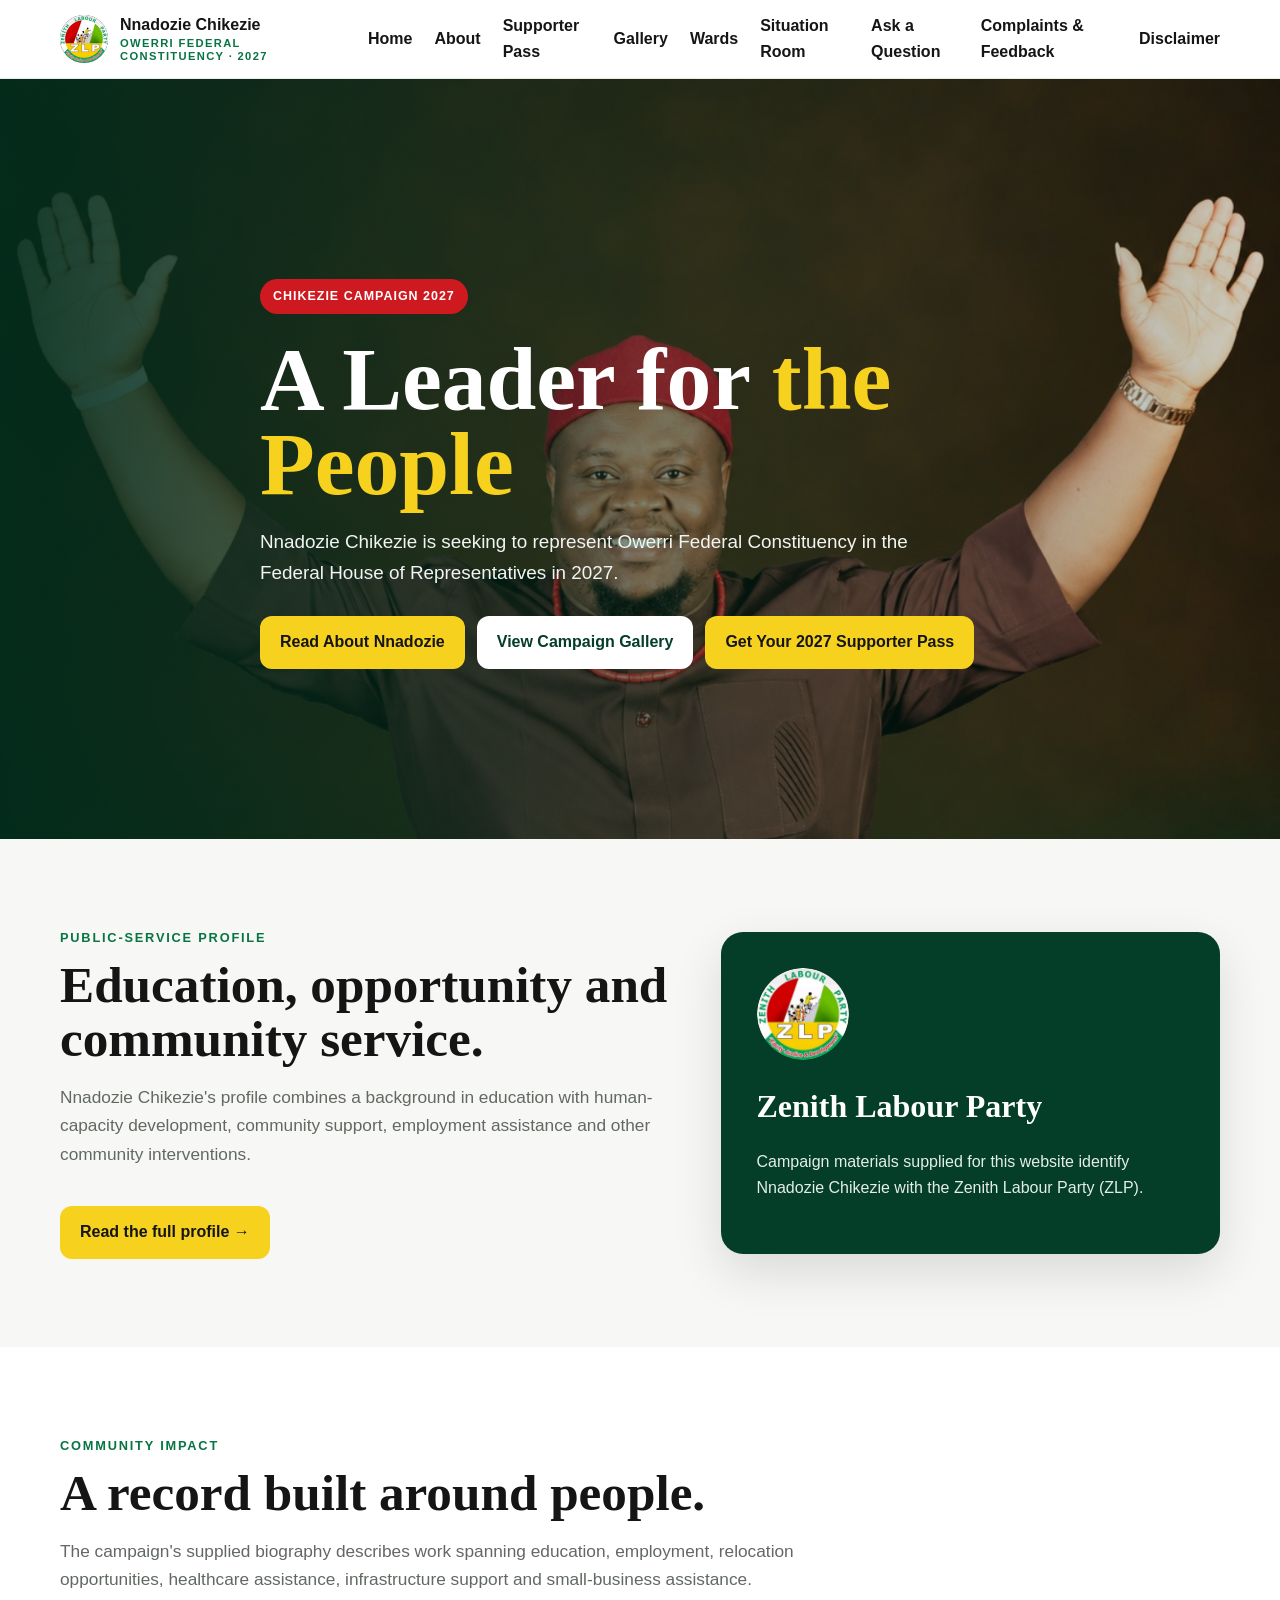
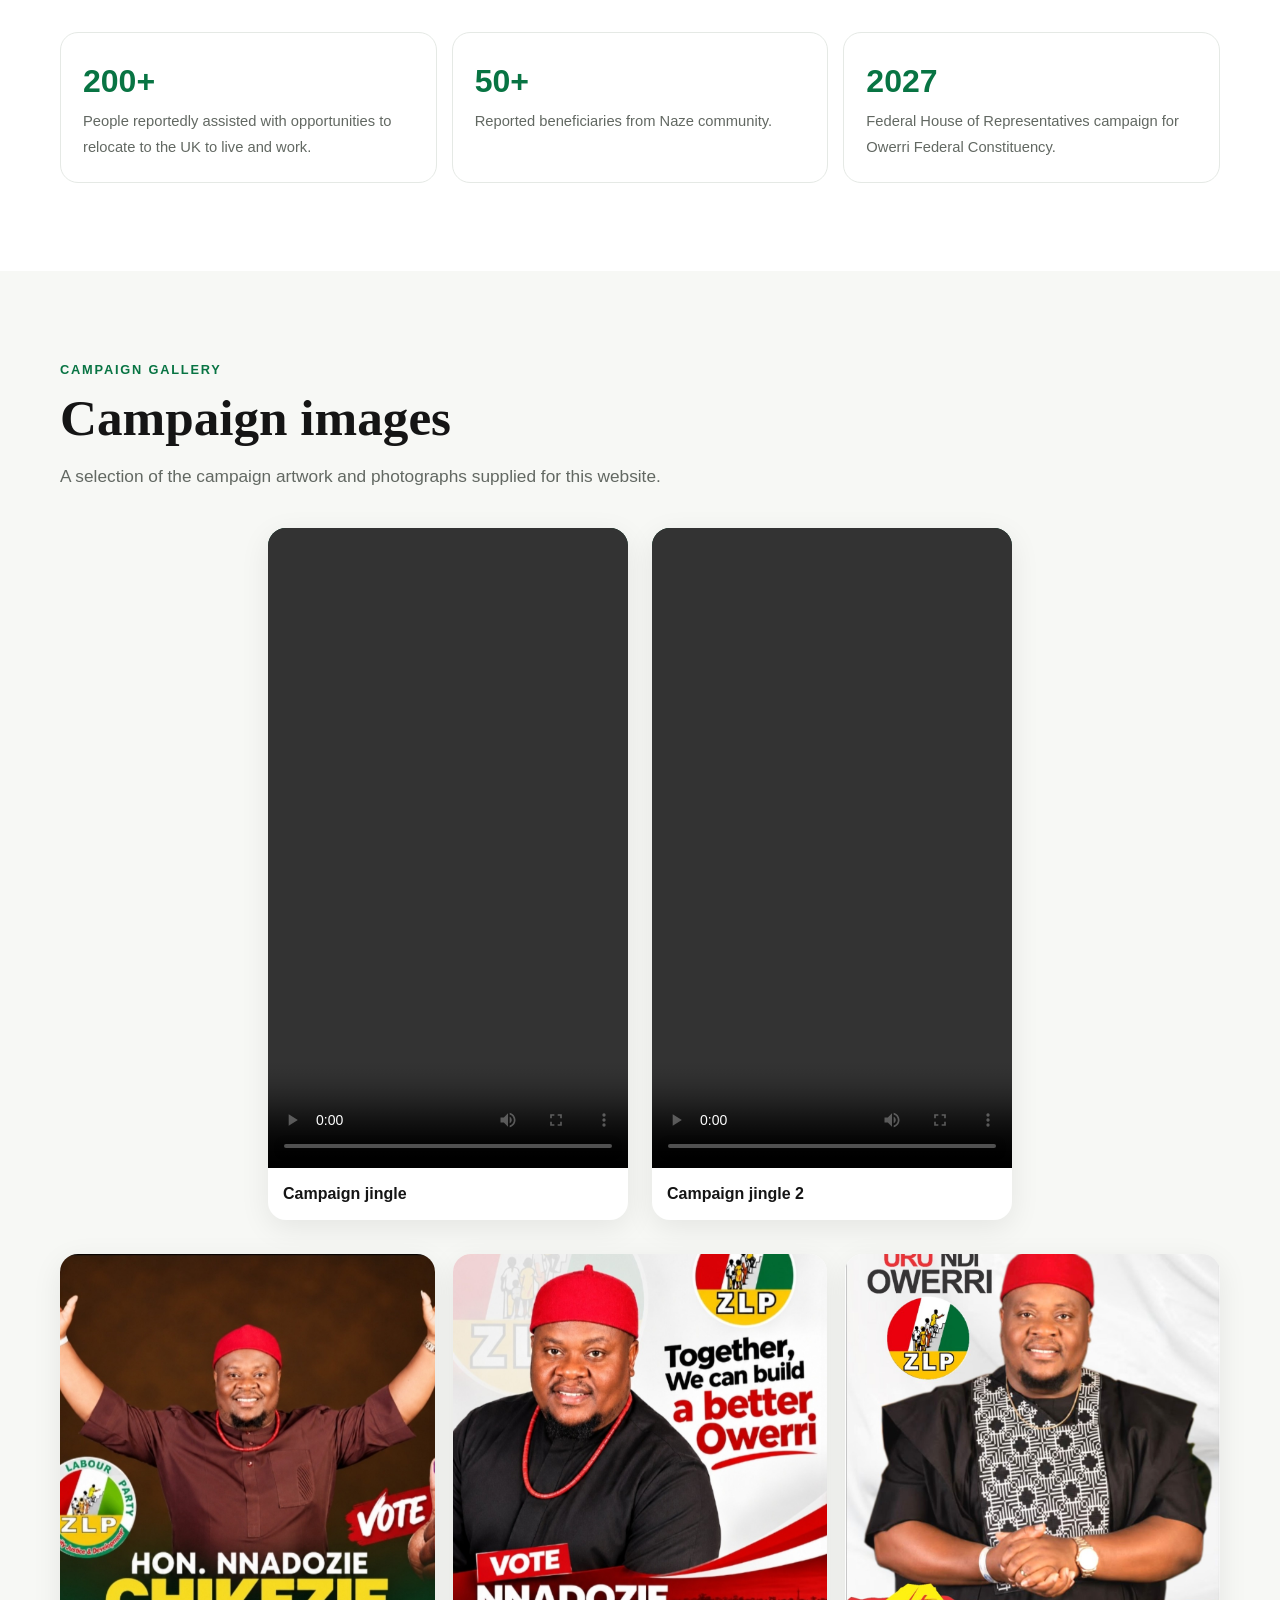
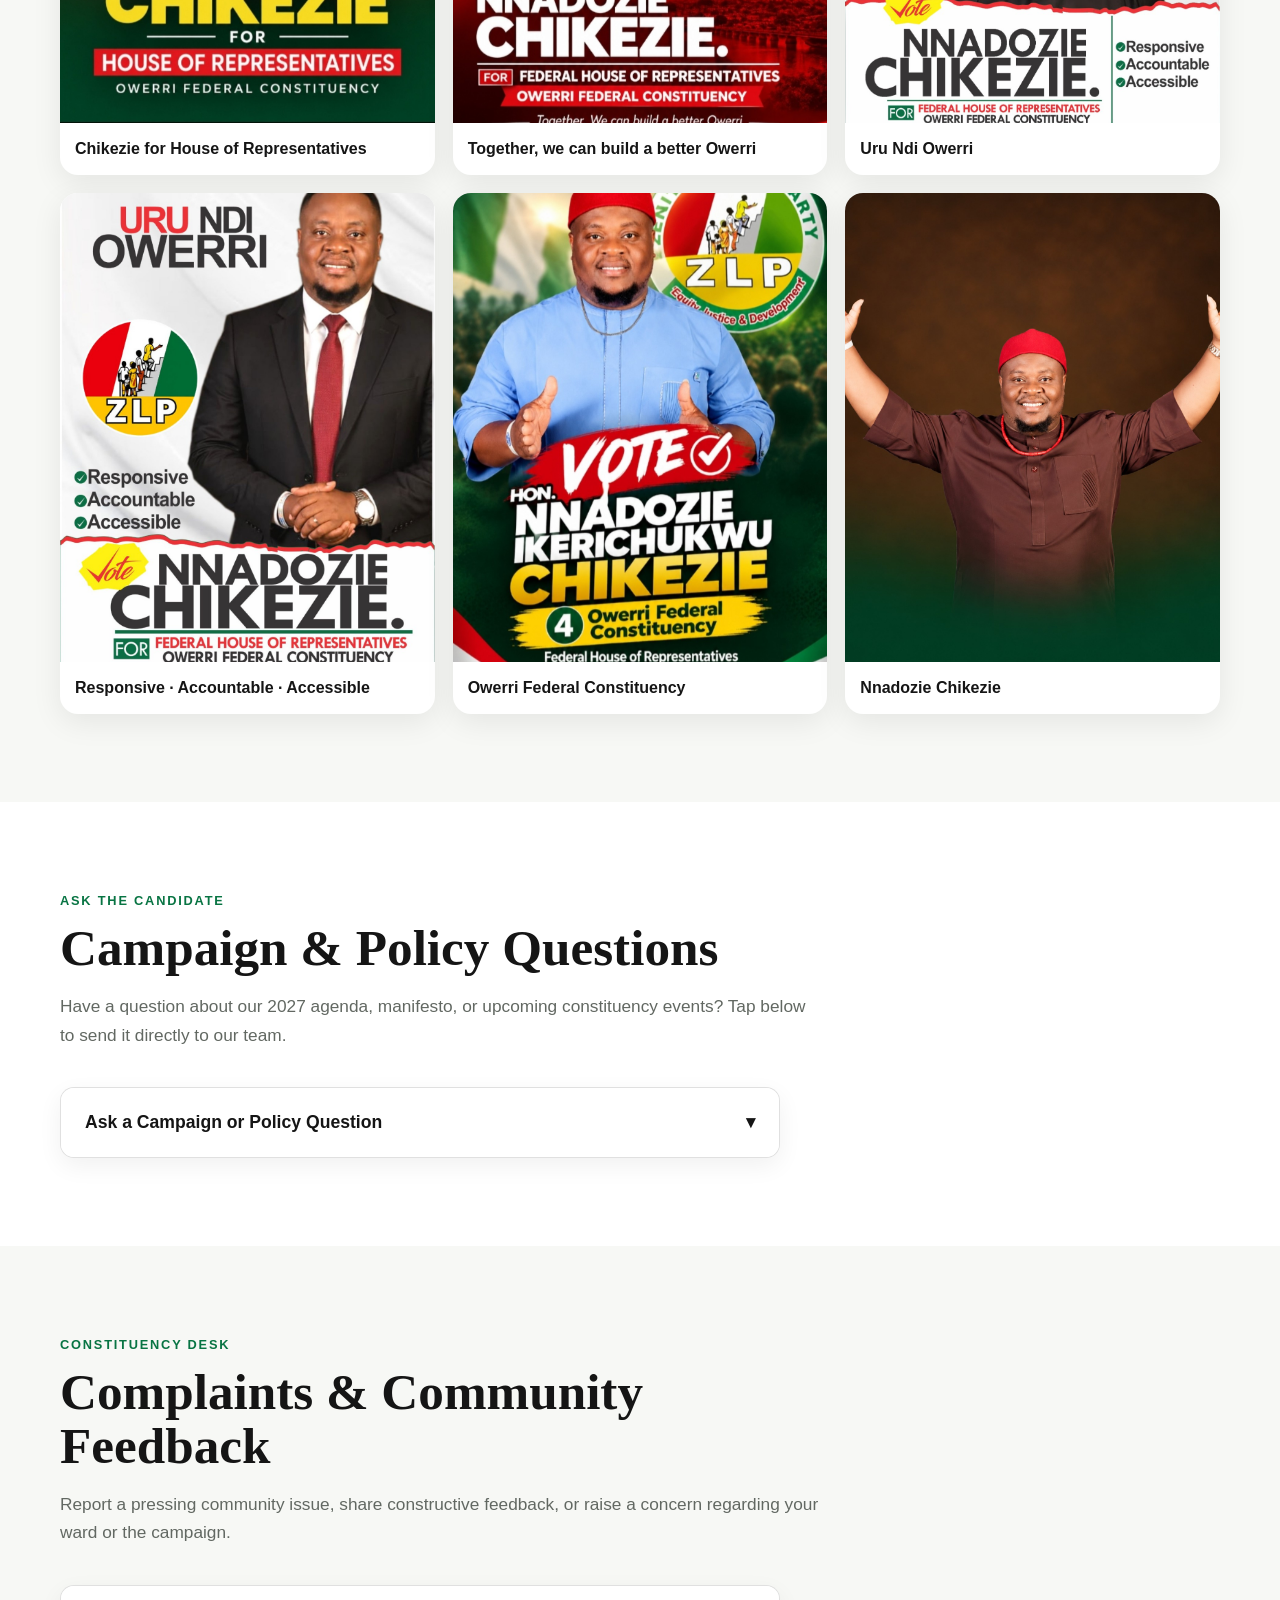
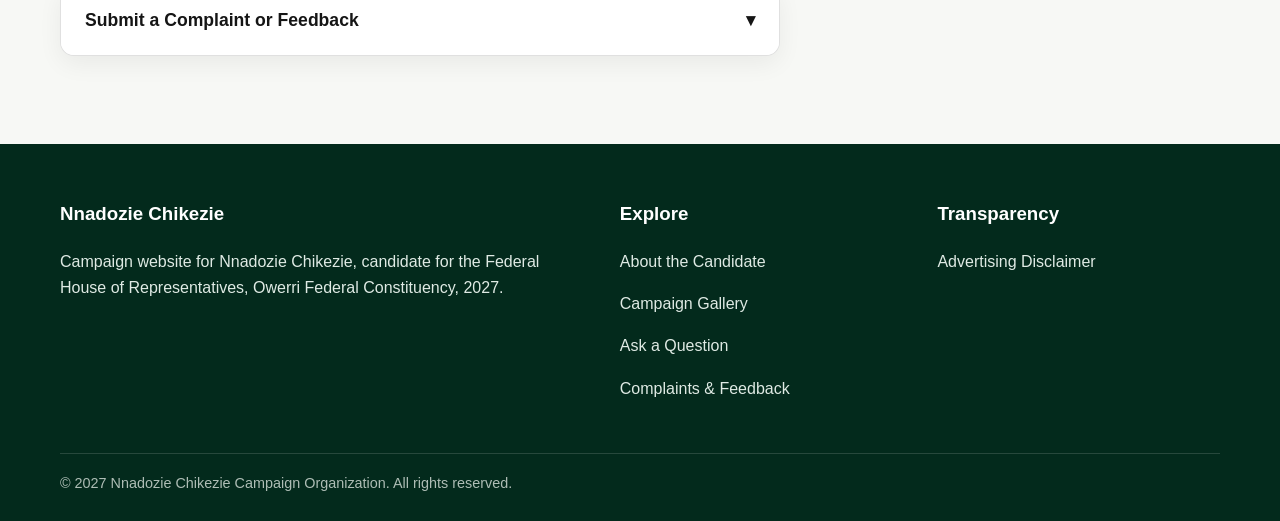
==== index.html @ 37ba1181 "Update Open Graph image URL in index.html" ====
<!doctype html>
<html lang="en">
<head>
<meta charset="utf-8">
<meta name="viewport" content="width=device-width, initial-scale=1">
<title>Nnadozie Chikezie | Owerri Federal Constituency 2027</title>
<meta name="description" content="Campaign information and community-service profile of Nnadozie Chikezie for Owerri Federal Constituency, 2027.">
<link rel="icon" href="assets/zlp-logo.jpg">
<link rel="stylesheet" href="style.css">
<style>
  .engage-stack {
    display: flex;
    flex-direction: column;
    gap: 16px;
    max-width: 720px;
  }
  details.qa-accordion {
    background: #fff;
    border-radius: 14px;
    box-shadow: 0 8px 24px rgba(0, 0, 0, 0.06);
    border: 1px solid rgba(0, 0, 0, 0.12);
    overflow: hidden;
  }
  details.qa-accordion summary {
    list-style: none;
    cursor: pointer;
    padding: 20px 24px;
    font-weight: 700;
    font-size: 1.1rem;
    display: flex;
    align-items: center;
    justify-content: space-between;
    gap: 12px;
    user-select: none;
    background: #fff;
    transition: background 0.2s ease, color 0.2s ease;
  }
  details.qa-accordion summary::-webkit-details-marker {
    display: none;
  }
  details.qa-accordion[open] summary {
    background: #111827;
    color: #fff;
  }
  .qa-chevron {
    font-size: 1.25rem;
    line-height: 1;
    transition: transform 0.2s ease;
  }
  details.qa-accordion[open] .qa-chevron {
    transform: rotate(180deg);
  }
  .qa-body {
    padding: 24px;
    border-top: 1px solid rgba(0, 0, 0, 0.08);
  }
  .qa-panel-desc {
    margin: 0 0 20px;
    opacity: 0.85;
    font-size: 0.95rem;
  }
  .qa-grid {
    display: grid;
    grid-template-columns: 1fr 1fr;
    gap: 16px;
  }
  @media (max-width: 640px) {
    .qa-grid { grid-template-columns: 1fr; gap: 0; }
    .qa-body { padding: 20px; }
  }
  .qa-field {
    display: flex;
    flex-direction: column;
    gap: 6px;
    margin-bottom: 16px;
  }
  .qa-field label {
    font-weight: 600;
    font-size: 0.95rem;
  }
  .qa-field input,
  .qa-field select,
  .qa-field textarea {
    width: 100%;
    padding: 12px 14px;
    border: 1px solid #cbd5e1;
    border-radius: 8px;
    font: inherit;
    font-size: 1rem;
    background: #fff;
    box-sizing: border-box;
  }
  .qa-field input:focus,
  .qa-field select:focus,
  .qa-field textarea:focus {
    outline: none;
    border-color: currentColor;
  }
  .qa-status {
    display: none;
    margin-top: 14px;
    padding: 12px 16px;
    border-radius: 8px;
    background: #ecfdf5;
    color: #065f46;
    font-weight: 500;
  }
</style>
    <meta property="og:title" content="Hon. Nnadozie Chikezie — Owerri Federal Constituency 2027 (ZLP)" />
  <meta property="og:description" content="Official Campaign Portal, 2027 Grassroots Supporter Pass Generator, and Live 726-Polling-Unit Election Results Situation Room." />
  <meta property="og:image" content="https://honnnadoziechikezie.org/assets/hero.jpg" />
  <meta property="og:url" content="https://honnnadoziechikezie.org" />
  <meta name="twitter:card" content="summary_large_image" />
</head>
<body>
<header class="site-header">
  <div class="container nav">
    <a class="brand" href="index.html">
      <img src="assets/zlp-logo.jpg" alt="ZLP logo" width="48" height="48">
      <span>Nnadozie Chikezie<small>OWERRI FEDERAL CONSTITUENCY · 2027</small></span>
    </a>
    <button class="menu-btn" aria-label="Open navigation">☰</button>
            <nav class="nav-links">
          <a href="index.html">Home</a>
          <a href="about.html">About</a>
          <a href="badge.html">Supporter Pass</a>
          <a href="index.html#gallery">Gallery</a>
          <a href="wards.html">Wards</a>
          <a href="results.html">Situation Room</a>
          <a href="index.html#questions">Ask a Question</a>
          <a href="index.html#complaints">Complaints &amp; Feedback</a>
          <a href="disclaimer.html">Disclaimer</a>
            </nav>
  </div>
</header>
<main>
<section class="hero">
  <img class="hero-photo" src="assets/hero.jpg" fetchpriority="high" alt="Nnadozie Chikezie">
  <div class="container hero-content">
    <span class="kicker">Chikezie Campaign 2027</span>
    <h1>A Leader for <span>the People</span></h1>
    <p>Nnadozie Chikezie is seeking to represent Owerri Federal Constituency in the Federal House of Representatives in 2027.</p>
            <div class="actions">
          <a class="btn btn-primary" href="about.html">Read About Nnadozie</a>
          <a class="btn btn-secondary" href="#gallery">View Campaign Gallery</a>
          <a class="btn btn-primary" href="badge.html">Get Your 2027 Supporter Pass</a>
        </div>
  </div>
</section>

<section class="section">
  <div class="container intro-grid">
    <div>
      <div class="section-head">
        <div class="eyebrow">Public-service profile</div>
        <h2>Education, opportunity and community service.</h2>
        <p class="lead">Nnadozie Chikezie's profile combines a background in education with human-capacity development, community support, employment assistance and other community interventions.</p>
      </div>
      <a class="btn btn-primary" href="about.html">Read the full profile →</a>
    </div>
    <div class="feature-card">
      <img src="assets/zlp-logo.jpg" alt="Zenith Labour Party logo">
      <h3>Zenith Labour Party</h3>
      <p>Campaign materials supplied for this website identify Nnadozie Chikezie with the Zenith Labour Party (ZLP).</p>
    </div>
  </div>
</section>

<section class="section alt">
  <div class="container">
    <div class="section-head">
      <div class="eyebrow">Community impact</div>
      <h2>A record built around people.</h2>
      <p class="lead">The campaign's supplied biography describes work spanning education, employment, relocation opportunities, healthcare assistance, infrastructure support and small-business assistance.</p>
    </div>
    <div class="stats">
      <div class="stat"><strong>200+</strong><span>People reportedly assisted with opportunities to relocate to the UK to live and work.</span></div>
      <div class="stat"><strong>50+</strong><span>Reported beneficiaries from Naze community.</span></div>
      <div class="stat"><strong>2027</strong><span>Federal House of Representatives campaign for Owerri Federal Constituency.</span></div>
    </div>
  </div>
</section>

<section class="section" id="gallery">
  <div class="container">
    <div class="section-head">
      <div class="eyebrow">Campaign gallery</div>
      <h2>Campaign images</h2>
      <p class="lead">A selection of the campaign artwork and photographs supplied for this website.</p>
    </div>
    <div class="gallery-videos">
      <figure class="gallery-video">
        <div class="video-frame">
          <video controls playsinline preload="metadata" src="assets/campaign-jingle.mp4#t=0.1" aria-label="Hon. Nnadozie Chikezie campaign jingle">
            Your browser does not support embedded video. <a href="assets/campaign-jingle.mp4">Download the campaign jingle</a>.
          </video>
        </div>
        <figcaption>Campaign jingle</figcaption>
      </figure>
      <figure class="gallery-video">
        <div class="video-frame">
          <video controls playsinline preload="metadata" src="assets/campaign-jingle-2.mp4#t=0.1" aria-label="Hon. Nnadozie Chikezie campaign jingle 2">
            Your browser does not support embedded video. <a href="assets/campaign-jingle-2.mp4">Download campaign jingle 2</a>.
          </video>
        </div>
        <figcaption>Campaign jingle 2</figcaption>
      </figure>
    </div>
    <div class="gallery">
      <figure><img src="assets/campaign-1.jpg" loading="lazy" alt="Nnadozie Chikezie campaign artwork"><figcaption>Chikezie for House of Representatives</figcaption></figure>
      <figure><img src="assets/campaign-2.jpg" loading="lazy" alt="Nnadozie Chikezie campaign artwork"><figcaption>Together, we can build a better Owerri</figcaption></figure>
      <figure><img src="assets/campaign-3.jpg" loading="lazy" alt="Nnadozie Chikezie campaign artwork"><figcaption>Uru Ndi Owerri</figcaption></figure>
      <figure><img src="assets/campaign-4.jpg" loading="lazy" alt="Nnadozie Chikezie campaign artwork"><figcaption>Responsive · Accountable · Accessible</figcaption></figure>
      <figure><img src="assets/campaign-5.jpg" loading="lazy" alt="Nnadozie Chikezie campaign artwork"><figcaption>Owerri Federal Constituency</figcaption></figure>
      <figure><img src="assets/hero.jpg" loading="lazy" alt="Nnadozie Chikezie portrait"><figcaption>Nnadozie Chikezie</figcaption></figure>
    </div>
  </div>
</section>

<section class="section alt" id="questions-section">
  <div class="container">
    <div class="section-head">
      <div class="eyebrow">Ask the candidate</div>
      <h2>Campaign &amp; Policy Questions</h2>
      <p class="lead">Have a question about our 2027 agenda, manifesto, or upcoming constituency events? Tap below to send it directly to our team.</p>
    </div>
    <div class="engage-stack">
      <details id="questions" class="qa-accordion">
        <summary><span>Ask a Campaign or Policy Question</span><span>▾</span></summary>
        <div class="qa-body">
          <form class="ajax-campaign-form" action="https://formspree.io" method="POST">
            <input type="hidden" name="submission_type" value="QUESTION">
            <input type="text" name="_gotcha" style="display:none">
            <div class="qa-grid">
              <div class="qa-field"><label for="q-name">Full Name *</label><input id="q-name" type="text" name="name" placeholder="Enter your full name" required></div>
              <div class="qa-field"><label for="q-contact">Email or Phone *</label><input id="q-contact" type="text" name="contact" placeholder="e.g. name@email.com or 080..." required></div>
            </div>
            <div class="qa-field"><label for="q-community">Ward / Community (Optional)</label><input id="q-community" type="text" name="community" placeholder="e.g. Naze, Owerri North, Owerri Municipal, Owerri West"></div>
            <div class="qa-field"><label for="q-message">Your Question *</label><textarea id="q-message" name="message" rows="4" placeholder="Write your question here..." required></textarea></div>
            <button type="submit" class="btn btn-primary">Submit Question →</button>
            <div class="qa-status" role="status">Thank you! Your question has been sent directly to the campaign team.</div>
          </form>
        </div>
      </details>
    </div>
  </div>
</section>

<section class="section" id="complaints-section">
  <div class="container">
    <div class="section-head">
      <div class="eyebrow">Constituency desk</div>
      <h2>Complaints &amp; Community Feedback</h2>
      <p class="lead">Report a pressing community issue, share constructive feedback, or raise a concern regarding your ward or the campaign.</p>
    </div>
    <div class="engage-stack">
      <details id="complaints" class="qa-accordion">
        <summary><span>Submit a Complaint or Feedback</span><span>▾</span></summary>
        <div class="qa-body">
          <form class="ajax-campaign-form" action="https://formspree.io" method="POST">
            <input type="hidden" name="submission_type" value="COMPLAINT / FEEDBACK">
            <input type="text" name="_gotcha" style="display:none">
            <div class="qa-grid">
              <div class="qa-field"><label for="c-name">Full Name *</label><input id="c-name" type="text" name="name" placeholder="Enter your full name" required></div>
              <div class="qa-field"><label for="c-contact">Email or Phone *</label><input id="c-contact" type="text" name="contact" placeholder="e.g. name@email.com or 080..." required></div>
            </div>
            <div class="qa-grid">
              <div class="qa-field">
                <label for="c-category">Topic / Category *</label>
                <select id="c-category" name="category" required>
                  <option value="Community Infrastructure / Roads">Community Infrastructure / Roads</option>
                  <option value="Education & Youth Empowerment">Education &amp; Youth Empowerment</option>
                  <option value="Healthcare & Welfare">Healthcare &amp; Welfare</option>
                  <option value="Campaign Feedback / Suggestion">Campaign Feedback / Suggestion</option>
                  <option value="Formal Complaint">Formal Complaint</option>
                  <option value="Other">Other</option>
                </select>
              </div>
              <div class="qa-field"><label for="c-community">Ward / LGA *</label><input id="c-community" type="text" name="community" placeholder="e.g. Owerri Municipal, Owerri North, Owerri West" required></div>
            </div>
            <div class="qa-field"><label for="c-message">Details of Complaint or Feedback *</label><textarea id="c-message" name="message" rows="4" placeholder="Describe your complaint, concern, or feedback in detail..." required></textarea></div>
            <button type="submit" class="btn btn-primary">Send Complaint / Feedback →</button>
            <div class="qa-status" role="status">Thank you! Your complaint/feedback has been logged and sent directly to our team.</div>
          </form>
        </div>
      </details>
    </div>
  </div>
</section>
</main>
<footer class="site-footer">
  <div class="container footer-grid">
    <div><h3>Nnadozie Chikezie</h3><p>Campaign website for Nnadozie Chikezie, candidate for the Federal House of Representatives, Owerri Federal Constituency, 2027.</p></div>
    <div><h3>Explore</h3><p><a href="about.html">About the Candidate</a></p><p><a href="index.html#gallery">Campaign Gallery</a></p><p><a href="index.html#questions">Ask a Question</a></p><p><a href="index.html#complaints">Complaints &amp; Feedback</a></p></div>
    <div><h3>Transparency</h3><p><a href="disclaimer.html">Advertising Disclaimer</a></p></div>
  </div>
  <div class="container copyright">© 2027 Nnadozie Chikezie Campaign Organization. All rights reserved.</div>
</footer>
<script>
  document.querySelectorAll('.ajax-campaign-form').forEach(form => {
    form.addEventListener('submit', async function(e) {
      e.preventDefault();
      const submitBtn = form.querySelector('button[type="submit"]');
      const statusBox = form.querySelector('.qa-status');
      const originalText = submitBtn.textContent;
      submitBtn.disabled = true;
      submitBtn.textContent = 'Sending...';
      try {
        const response = await fetch(form.action, {
          method: 'POST',
          body: new FormData(form),
          headers: { 'Accept': 'application/json' }
        });
        if (response.ok) {
          form.reset();
          statusBox.style.display = 'block';
        } else {
          alert('There was an issue sending your message. Please try again.');
        }
      } catch (err) {
        alert('Network error. Please check your connection and try again.');
      } finally {
        submitBtn.disabled = false;
        submitBtn.textContent = originalText;
      }
    });
  });
</script>
<script src="script.js"></script>
</body>
</html>
---- style.css ----
:root{
  --green:#087443;
  --green-dark:#043d28;
  --green-soft:#0d8a50;
  --red:#d71920;
  --gold:#f6d21f;
  --cream:#f7f8f5;
  --ink:#151515;
  --muted:#626862;
  --white:#fff;
  --shadow:0 18px 50px rgba(0,0,0,.12);
  --radius:22px;
}
*{box-sizing:border-box}
html{scroll-behavior:smooth}
body{margin:0;font-family:Inter,Arial,Helvetica,sans-serif;color:var(--ink);background:var(--cream);line-height:1.65}
a{color:inherit;text-decoration:none}
img{max-width:100%;display:block}
.container{width:min(1160px,92%);margin:auto}
.site-header{position:sticky;top:0;z-index:50;background:rgba(255,255,255,.96);backdrop-filter:blur(12px);border-bottom:1px solid #e8ebe8}
.nav{min-height:78px;display:flex;align-items:center;justify-content:space-between;gap:20px}
.brand{display:flex;align-items:center;gap:12px;font-weight:900}
.brand img{width:48px;height:48px;object-fit:cover;border-radius:50%}
.brand span{line-height:1.1}
.brand small{display:block;color:var(--green);font-size:.7rem;letter-spacing:.12em;margin-top:4px}
.nav-links{display:flex;align-items:center;gap:22px;font-weight:700}
.nav-links a:hover{color:var(--green)}
.menu-btn{display:none;border:0;background:var(--green);color:white;border-radius:12px;padding:10px 13px;font-size:1.2rem}
.hero{min-height:760px;display:flex;align-items:end;position:relative;overflow:hidden;background:#063d27}
.hero:before{content:"";position:absolute;inset:0;background:linear-gradient(90deg,rgba(0,44,28,.92) 0%,rgba(0,44,28,.55) 45%,rgba(0,44,28,.18) 100%);z-index:1}
.hero-photo{position:absolute;inset:0;width:100%;height:100%;object-fit:cover;object-position:center 22%}
.hero-content{position:relative;z-index:2;color:#fff;padding:120px 0 90px;max-width:760px}
.kicker{display:inline-flex;align-items:center;gap:8px;color:#fff;background:rgba(215,25,32,.95);padding:7px 13px;border-radius:999px;font-weight:800;letter-spacing:.08em;text-transform:uppercase;font-size:.78rem}
.hero h1{font-family:Georgia,"Times New Roman",serif;font-size:clamp(3rem,7vw,6.3rem);line-height:.95;margin:22px 0 20px}
.hero h1 span{color:var(--gold)}
.hero p{font-size:1.18rem;max-width:680px;color:#f2f5f2}
.actions{display:flex;gap:12px;flex-wrap:wrap;margin-top:28px}
.btn{display:inline-block;padding:13px 20px;border-radius:12px;font-weight:800}
.btn-primary{background:var(--gold);color:#151515}
.btn-secondary{background:#fff;color:var(--green-dark)}
.section{padding:88px 0}
.section.alt{background:#fff}
.section-head{max-width:760px;margin-bottom:38px}
.eyebrow{color:var(--green);font-size:.8rem;font-weight:900;letter-spacing:.14em;text-transform:uppercase}
h2{font-family:Georgia,"Times New Roman",serif;font-size:clamp(2.2rem,4vw,3.6rem);line-height:1.05;margin:10px 0 15px}
.lead{font-size:1.08rem;color:var(--muted)}
.intro-grid{display:grid;grid-template-columns:1.1fr .9fr;gap:50px;align-items:center}
.feature-card{background:var(--green-dark);color:#fff;padding:36px;border-radius:var(--radius);box-shadow:var(--shadow)}
.feature-card img{width:92px;height:92px;object-fit:cover;border-radius:50%;margin-bottom:20px}
.feature-card h3{font-family:Georgia,serif;font-size:2rem;margin:0 0 12px}
.feature-card p{color:#e3eee8}
.stats{display:grid;grid-template-columns:repeat(3,1fr);gap:15px;margin-top:28px}
.stat{background:#fff;border-radius:18px;padding:22px;border:1px solid #e5e9e5}
.stat strong{display:block;font-size:2rem;color:var(--green)}
.stat span{color:var(--muted);font-size:.92rem}
.gallery{display:grid;grid-template-columns:repeat(3,1fr);gap:18px}
.gallery figure{margin:0;background:#fff;border-radius:18px;overflow:hidden;box-shadow:0 8px 30px rgba(0,0,0,.08)}
.gallery img{width:100%;aspect-ratio:4/5;object-fit:cover}
.gallery figcaption{padding:13px 15px;font-weight:700}
.gallery-videos{display:flex;flex-wrap:wrap;justify-content:center;gap:24px;margin:0 0 34px}
.gallery-video{flex:0 1 360px;width:min(360px,100%);margin:0;background:#fff;border-radius:18px;overflow:hidden;box-shadow:0 8px 30px rgba(0,0,0,.08)}
.video-frame{position:relative;aspect-ratio:9/16;background:var(--green-dark)}
.video-frame video{position:absolute;inset:0;width:100%;height:100%;object-fit:contain;display:block}
.gallery-video figcaption{padding:13px 15px;font-weight:700}
.about-hero{background:linear-gradient(135deg,var(--green-dark),var(--green));color:#fff;padding:90px 0}
.about-hero h1{font-family:Georgia,serif;font-size:clamp(3rem,6vw,5rem);line-height:1;margin:12px 0}
.about-layout{display:grid;grid-template-columns:1.35fr .65fr;gap:45px}
.prose h2{font-size:2.2rem;margin-top:0}
.prose h3{color:var(--green);font-size:1.45rem;margin-top:36px}
.side-card{background:#fff;padding:25px;border-radius:20px;box-shadow:var(--shadow);height:max-content;position:sticky;top:105px}
.side-card img{border-radius:16px;aspect-ratio:1/1;object-fit:cover}
.side-card .logo{width:90px;height:90px;border-radius:50%;margin:20px auto 10px}
.disclaimer{min-height:70vh;padding:110px 0}
.notice{max-width:800px;margin:auto;background:#fff;border-radius:24px;padding:48px;box-shadow:var(--shadow);border-top:8px solid var(--red)}
.notice h1{font-family:Georgia,serif;font-size:clamp(2.5rem,5vw,4rem);margin-top:0}
.notice p{font-size:1.12rem}
.site-footer{background:#032a1c;color:#dfeae4;padding:55px 0 25px}
.footer-grid{display:grid;grid-template-columns:1.3fr .7fr .7fr;gap:35px}
.site-footer h3{color:#fff;margin-top:0}
.site-footer a:hover{color:var(--gold)}
.copyright{border-top:1px solid rgba(255,255,255,.14);margin-top:35px;padding-top:18px;color:#aebdb5;font-size:.9rem}
.mobile-links{display:none}
@media(max-width:850px){
  .nav-links{display:none}
  .menu-btn{display:block}
  .nav.open .nav-links{display:flex;position:absolute;left:4%;right:4%;top:72px;background:#fff;padding:18px;border-radius:16px;box-shadow:var(--shadow);flex-direction:column;align-items:flex-start}
  .hero{min-height:700px}
  .hero-content{padding:100px 0 60px}
  .intro-grid,.about-layout,.footer-grid{grid-template-columns:1fr}
  .gallery{grid-template-columns:repeat(2,1fr)}
  .side-card{position:static}
}
@media(max-width:520px){
  .hero{min-height:670px}
  .hero-photo{object-position:52% 20%}
  .hero h1{font-size:3.1rem}
  .stats{grid-template-columns:1fr}
  .gallery{grid-template-columns:1fr}
  .section{padding:65px 0}
  .notice{padding:30px 23px}
}
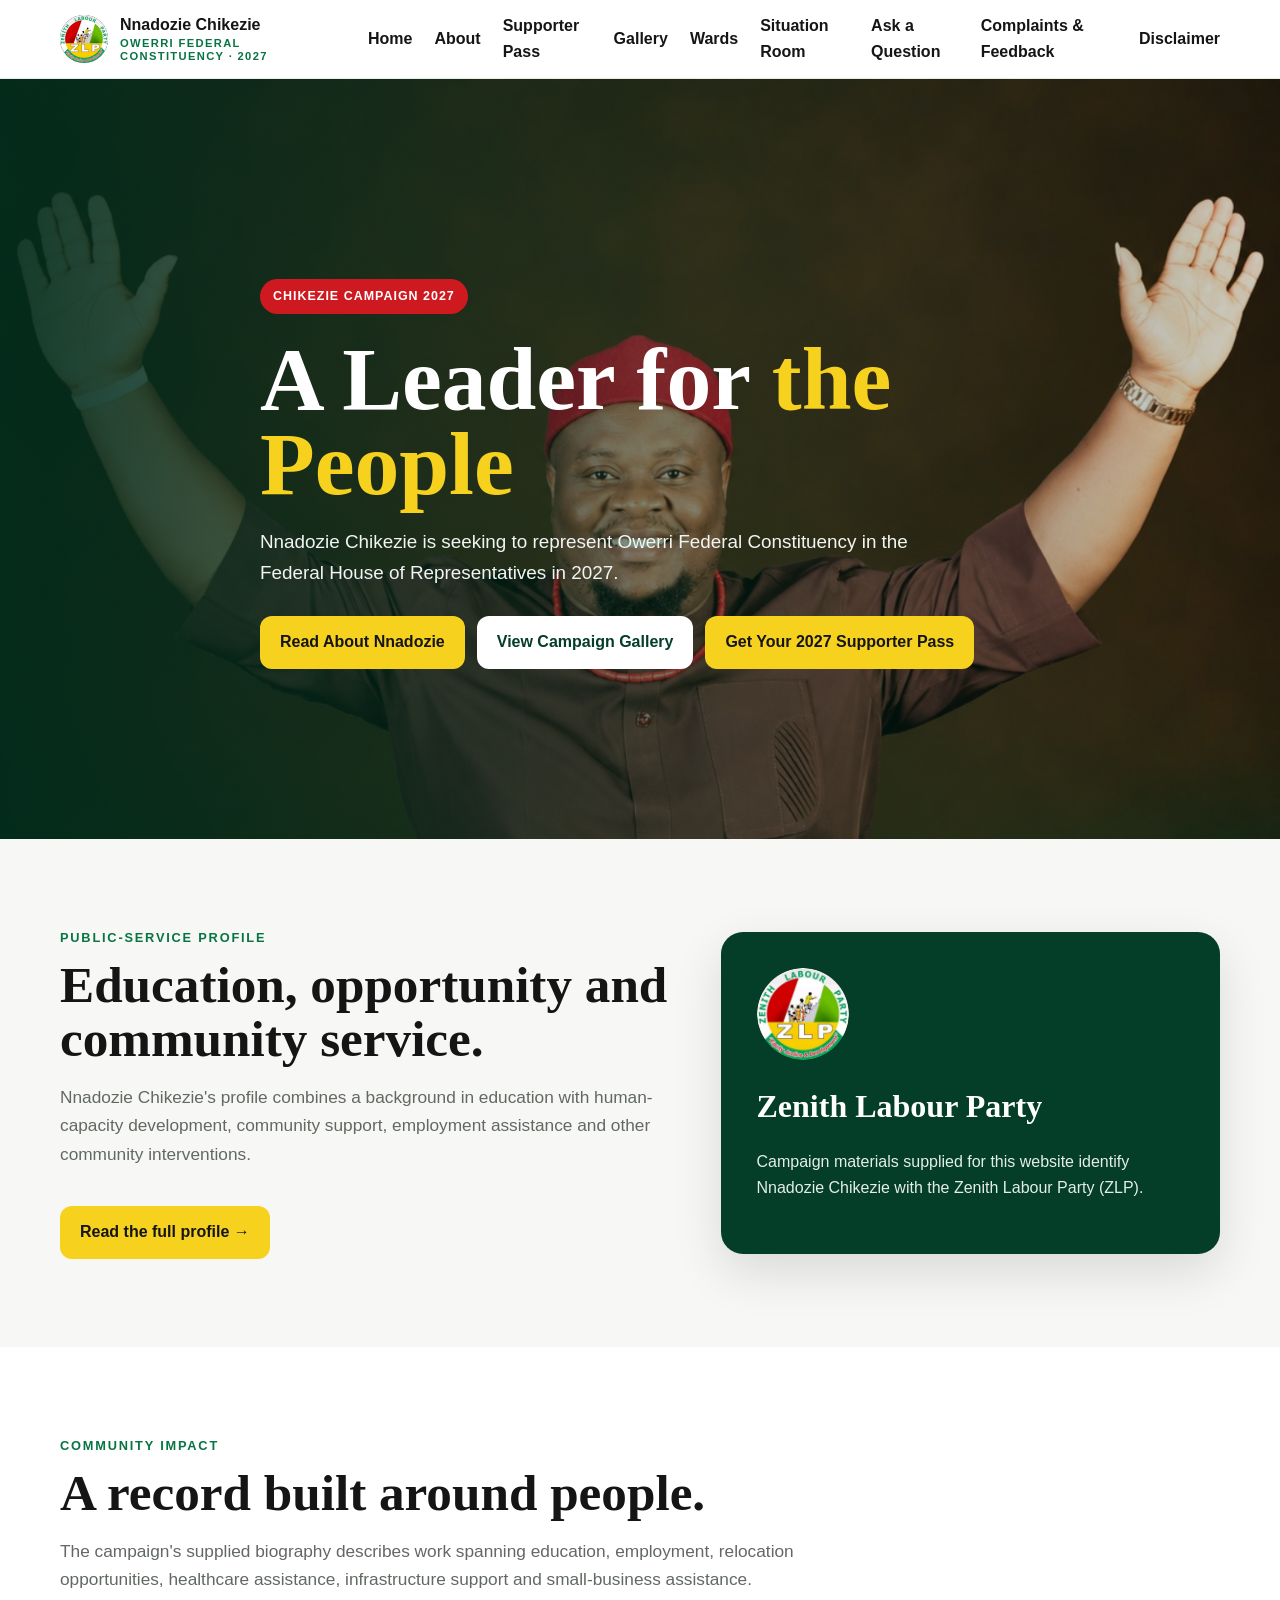
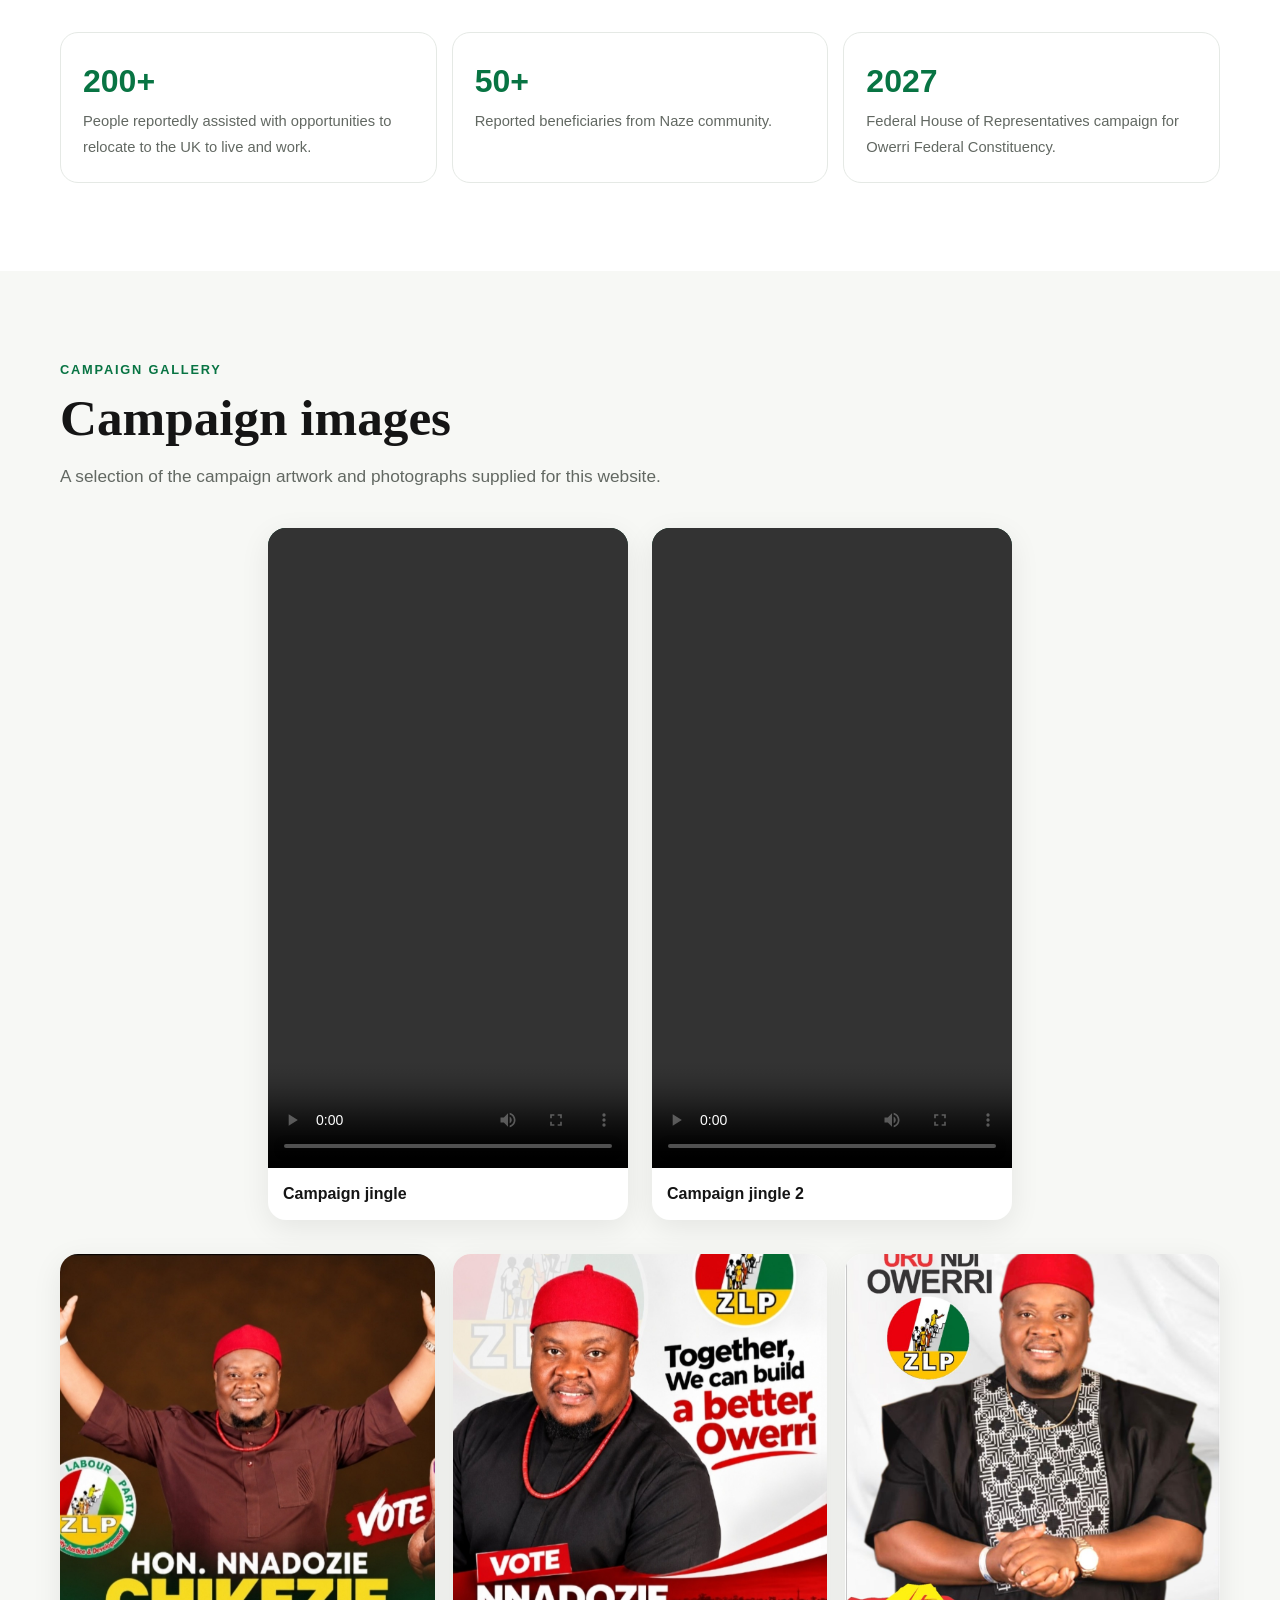
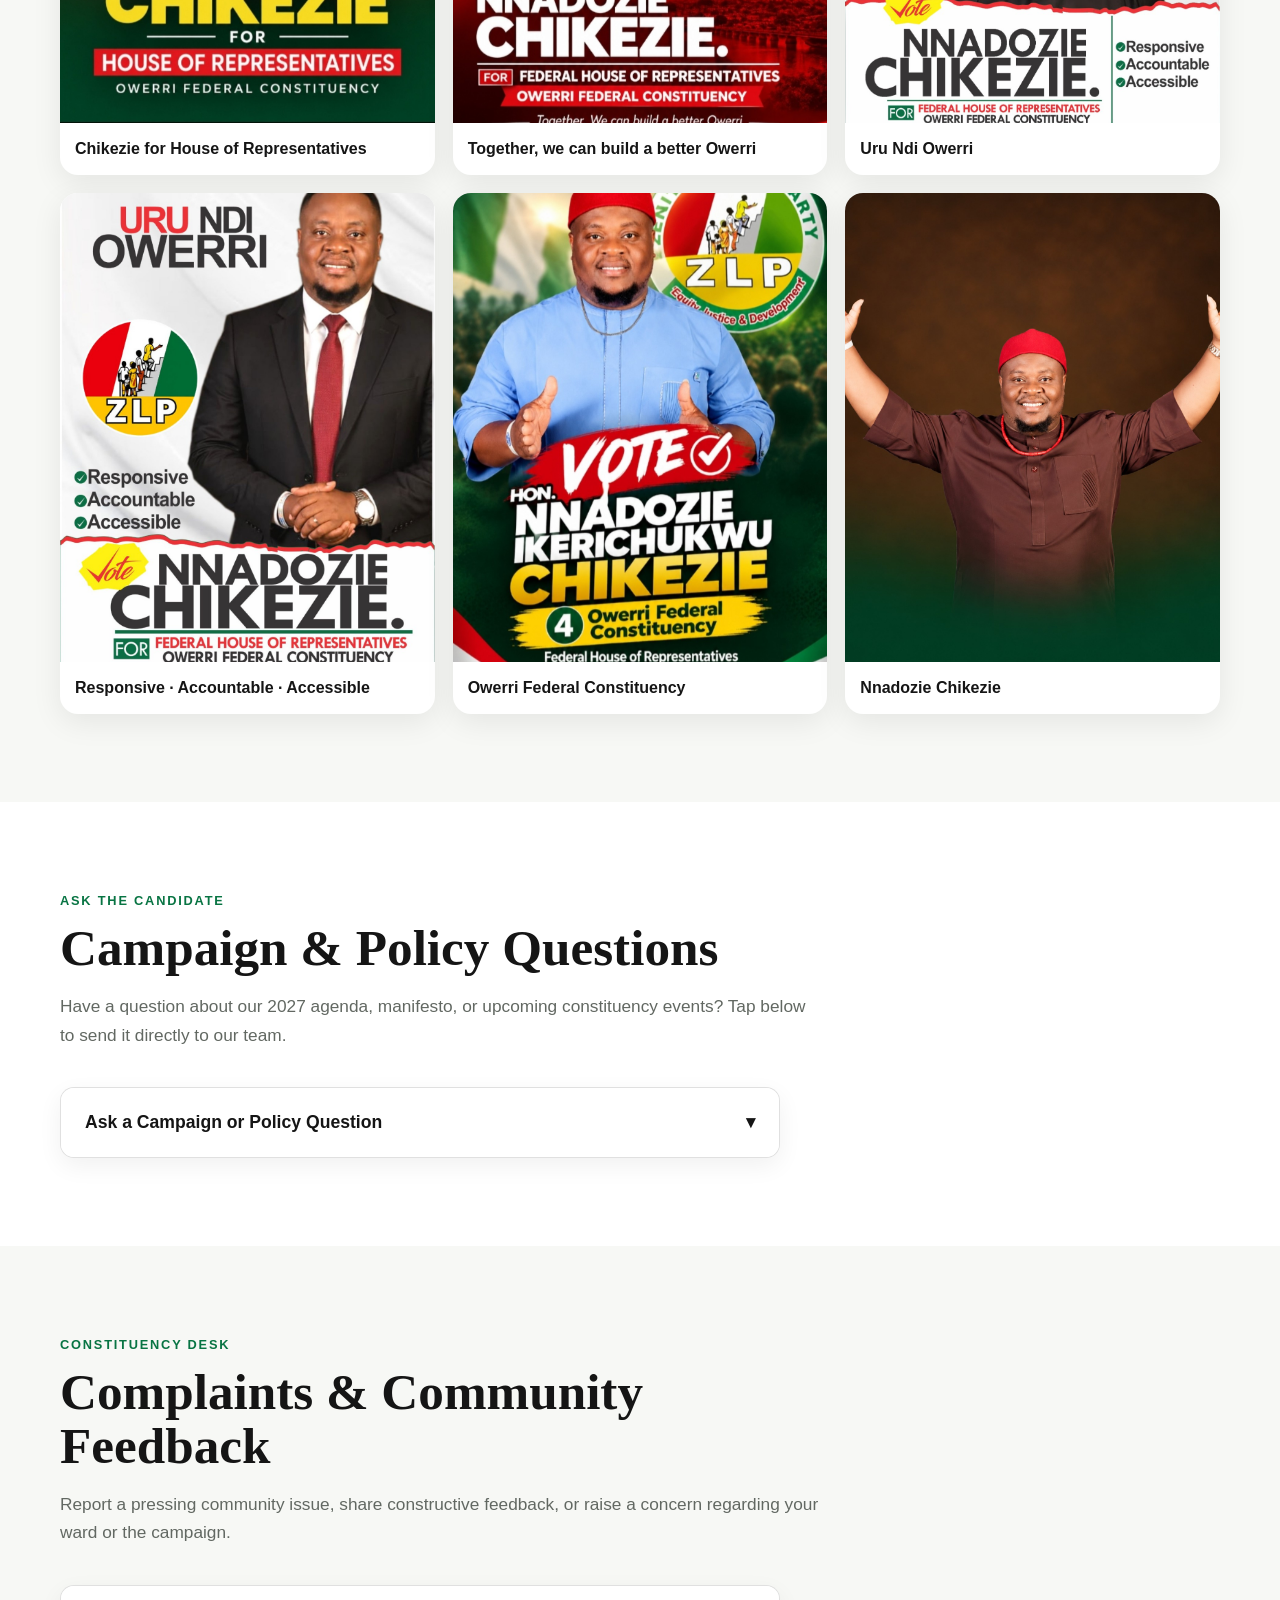
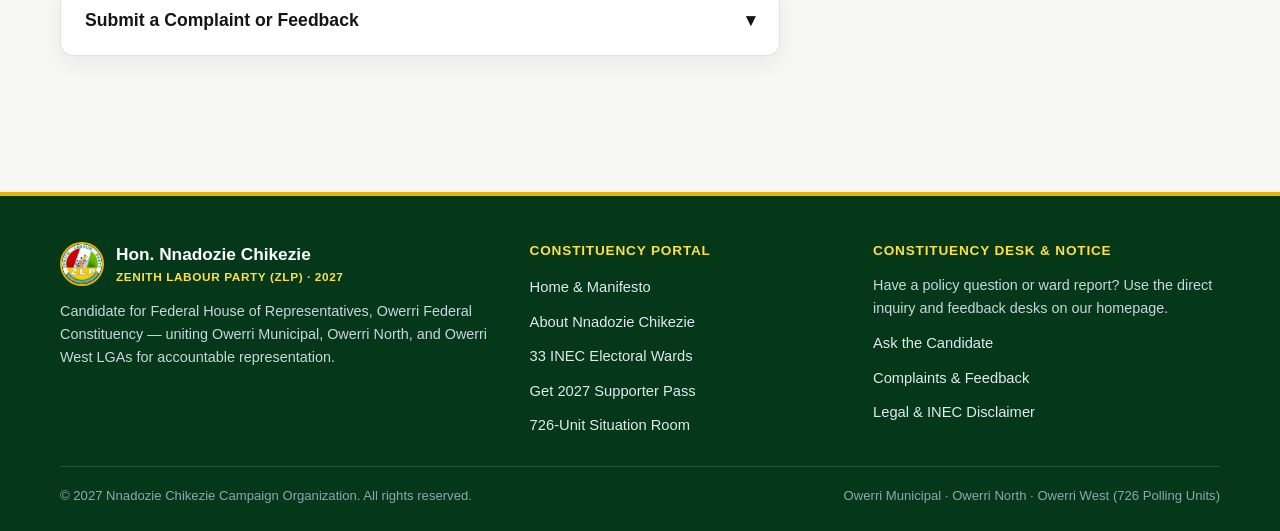
==== commit cf88bd77: "Implement new footer with styles and links Added a new footer section with styling and content for t" ====
--- a/index.html
+++ b/index.html
@@ -288,14 +288,135 @@
   </div>
 </section>
 </main>
-<footer class="site-footer">
-  <div class="container footer-grid">
-    <div><h3>Nnadozie Chikezie</h3><p>Campaign website for Nnadozie Chikezie, candidate for the Federal House of Representatives, Owerri Federal Constituency, 2027.</p></div>
-    <div><h3>Explore</h3><p><a href="about.html">About the Candidate</a></p><p><a href="index.html#gallery">Campaign Gallery</a></p><p><a href="index.html#questions">Ask a Question</a></p><p><a href="index.html#complaints">Complaints &amp; Feedback</a></p></div>
-    <div><h3>Transparency</h3><p><a href="disclaimer.html">Advertising Disclaimer</a></p></div>
-  </div>
-  <div class="container copyright">© 2027 Nnadozie Chikezie Campaign Organization. All rights reserved.</div>
-</footer>
+  <style>
+    .pro-footer {
+      background: #043819;
+      color: #e2e8f0;
+      padding: 44px 0 24px;
+      margin-top: 48px;
+      border-top: 4px solid #eab308;
+    }
+    .pro-footer-grid {
+      display: grid;
+      grid-template-columns: 1.4fr 1fr 1.1fr;
+      gap: 28px;
+      padding-bottom: 28px;
+      border-bottom: 1px solid rgba(255, 255, 255, 0.14);
+    }
+    @media (max-width: 780px) {
+      .pro-footer-grid {
+        grid-template-columns: 1fr;
+        gap: 22px;
+      }
+    }
+    .pf-brand {
+      display: flex;
+      align-items: center;
+      gap: 12px;
+      margin-bottom: 12px;
+    }
+    .pf-brand img {
+      width: 44px;
+      height: 44px;
+      border-radius: 50%;
+      border: 2px solid #eab308;
+      object-fit: cover;
+    }
+    .pf-brand strong {
+      display: block;
+      font-size: 1.08rem;
+      color: #ffffff;
+    }
+    .pf-brand span {
+      display: block;
+      font-size: 0.74rem;
+      font-weight: 700;
+      letter-spacing: 0.05em;
+      color: #fde047;
+      text-transform: uppercase;
+    }
+    .pro-footer h4 {
+      margin: 0 0 12px;
+      font-size: 0.85rem;
+      text-transform: uppercase;
+      letter-spacing: 0.06em;
+      color: #fde047;
+    }
+    .pro-footer p {
+      margin: 0 0 10px;
+      font-size: 0.9rem;
+      line-height: 1.6;
+      color: #cbd5e1;
+    }
+    .pf-links {
+      list-style: none;
+      padding: 0;
+      margin: 0;
+      display: grid;
+      gap: 8px;
+    }
+    .pf-links a {
+      color: #e2e8f0;
+      text-decoration: none;
+      font-size: 0.92rem;
+      font-weight: 500;
+    }
+    .pf-links a:hover {
+      color: #fde047;
+    }
+    .pf-bottom {
+      padding-top: 18px;
+      display: flex;
+      flex-wrap: wrap;
+      justify-content: space-between;
+      gap: 10px;
+      font-size: 0.82rem;
+      color: #94a3b8;
+    }
+  </style>
+
+  <footer class="pro-footer">
+    <div class="container">
+      <div class="pro-footer-grid">
+        <div>
+          <div class="pf-brand">
+            <img src="assets/zlp-logo.jpg" alt="Zenith Labour Party logo" />
+            <div>
+              <strong>Hon. Nnadozie Chikezie</strong>
+              <span>Zenith Labour Party (ZLP) · 2027</span>
+            </div>
+          </div>
+          <p>Candidate for Federal House of Representatives, Owerri Federal Constituency — uniting Owerri Municipal, Owerri North, and Owerri West LGAs for accountable representation.</p>
+        </div>
+
+        <div>
+          <h4>Constituency Portal</h4>
+          <ul class="pf-links">
+            <li><a href="index.html">Home &amp; Manifesto</a></li>
+            <li><a href="about.html">About Nnadozie Chikezie</a></li>
+            <li><a href="wards.html">33 INEC Electoral Wards</a></li>
+            <li><a href="badge.html">Get 2027 Supporter Pass</a></li>
+            <li><a href="results.html">726-Unit Situation Room</a></li>
+          </ul>
+        </div>
+
+        <div>
+          <h4>Constituency Desk &amp; Notice</h4>
+          <p>Have a policy question or ward report? Use the direct inquiry and feedback desks on our homepage.</p>
+          <ul class="pf-links">
+            <li><a href="index.html#questions">Ask the Candidate</a></li>
+            <li><a href="index.html#complaints">Complaints &amp; Feedback</a></li>
+            <li><a href="disclaimer.html">Legal &amp; INEC Disclaimer</a></li>
+          </ul>
+        </div>
+      </div>
+
+      <div class="pf-bottom">
+        <span>© 2027 Nnadozie Chikezie Campaign Organization. All rights reserved.</span>
+        <span>Owerri Municipal · Owerri North · Owerri West (726 Polling Units)</span>
+      </div>
+    </div>
+  </footer>
 <script>
   document.querySelectorAll('.ajax-campaign-form').forEach(form => {
     form.addEventListener('submit', async function(e) {
@@ -327,5 +448,55 @@
   });
 </script>
 <script src="script.js"></script>
+    <style>
+    .mobile-quick-bar {
+      display: none;
+    }
+    @media (max-width: 768px) {
+      body {
+        padding-bottom: 74px;
+      }
+      .mobile-quick-bar {
+        position: fixed;
+        left: 0;
+        right: 0;
+        bottom: 0;
+        z-index: 999;
+        display: grid;
+        grid-template-columns: 1fr 1fr;
+        gap: 10px;
+        padding: 10px 14px;
+        background: rgba(255, 255, 255, 0.96);
+        backdrop-filter: blur(8px);
+        border-top: 1px solid #cbd5e1;
+        box-shadow: 0 -4px 16px rgba(15, 23, 42, 0.08);
+      }
+      .mobile-quick-bar a {
+        text-align: center;
+        text-decoration: none;
+        font-weight: 700;
+        font-size: 0.88rem;
+        padding: 11px 10px;
+        border-radius: 999px;
+        display: flex;
+        align-items: center;
+        justify-content: center;
+        gap: 6px;
+      }
+      .mqb-pass {
+        background: #fef08a;
+        color: #064e24;
+        border: 1.5px solid #eab308;
+      }
+      .mqb-room {
+        background: #0b6e35;
+        color: #ffffff;
+      }
+    }
+  </style>
+  <div class="mobile-quick-bar" aria-label="Quick Campaign Actions">
+    <a href="badge.html" class="mqb-pass">🪪 Supporter Pass</a>
+    <a href="results.html" class="mqb-room">📊 Situation Room</a>
+  </div>
 </body>
 </html>
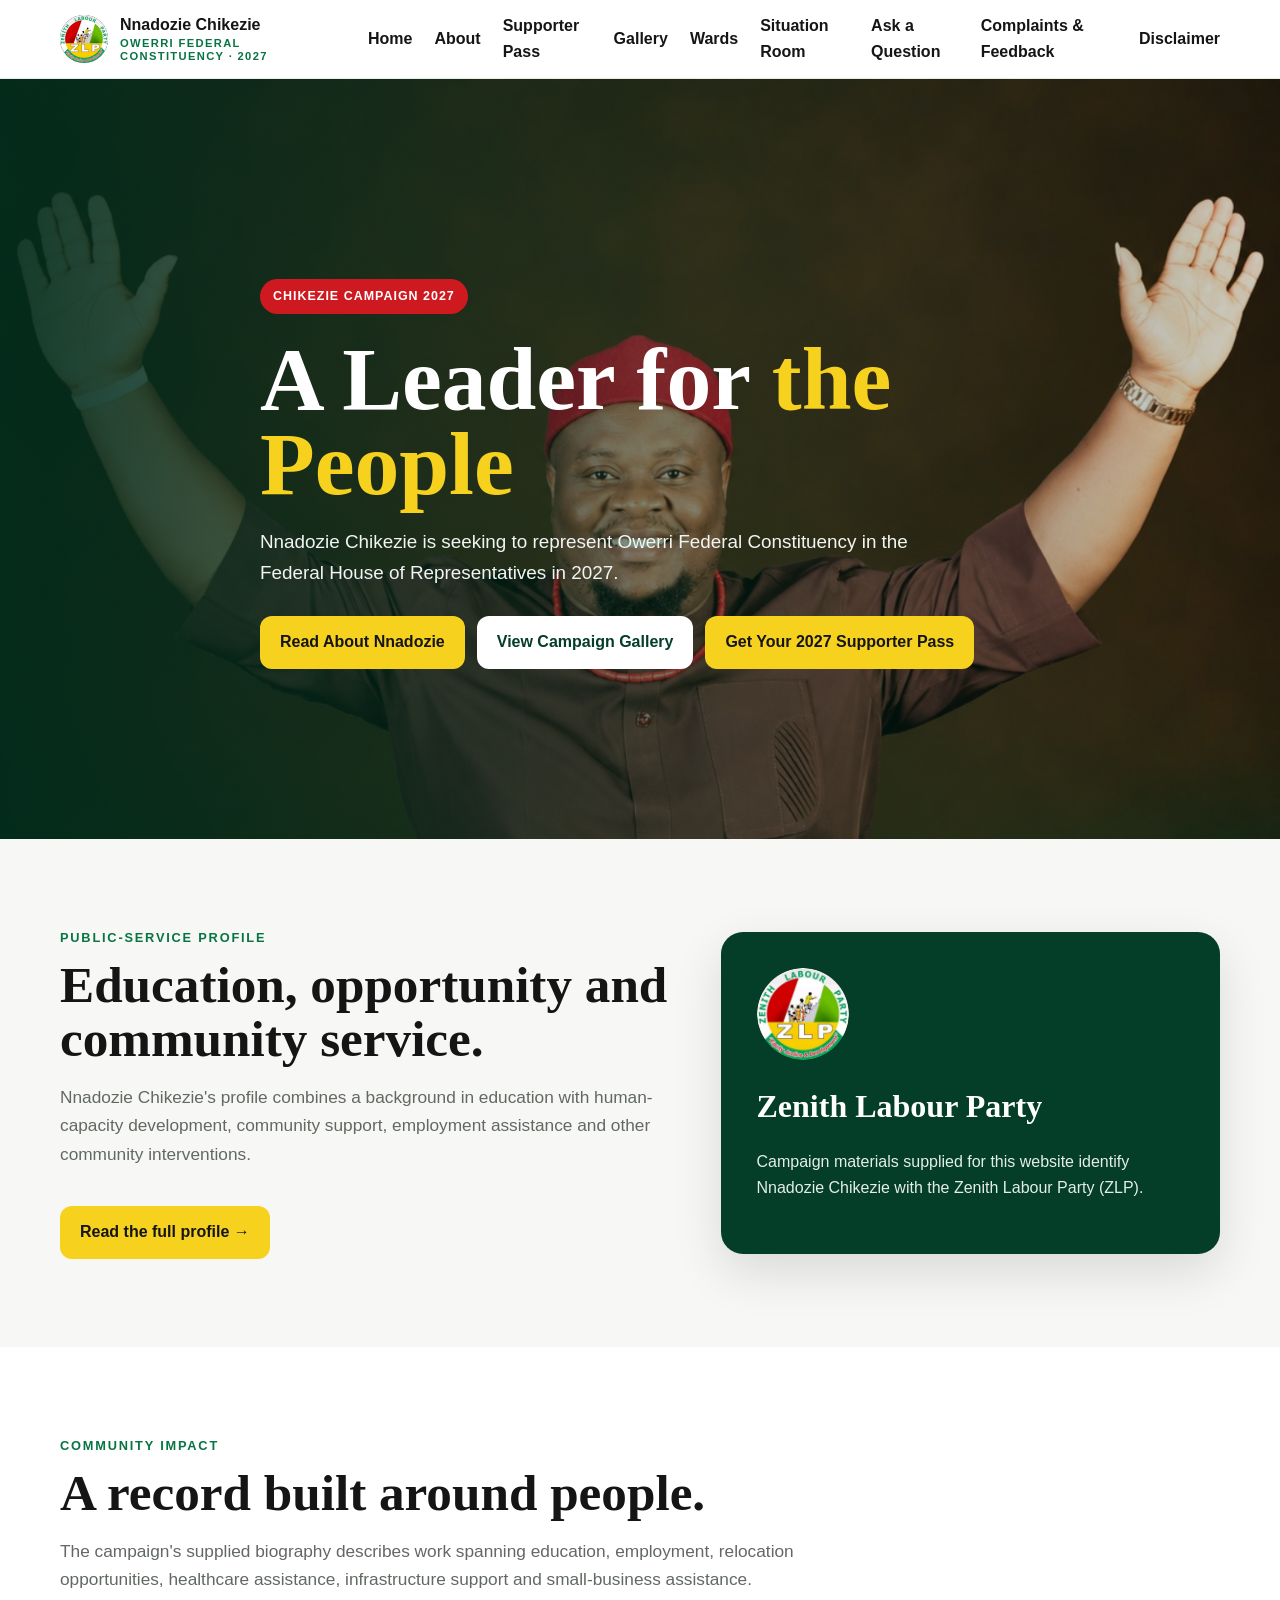
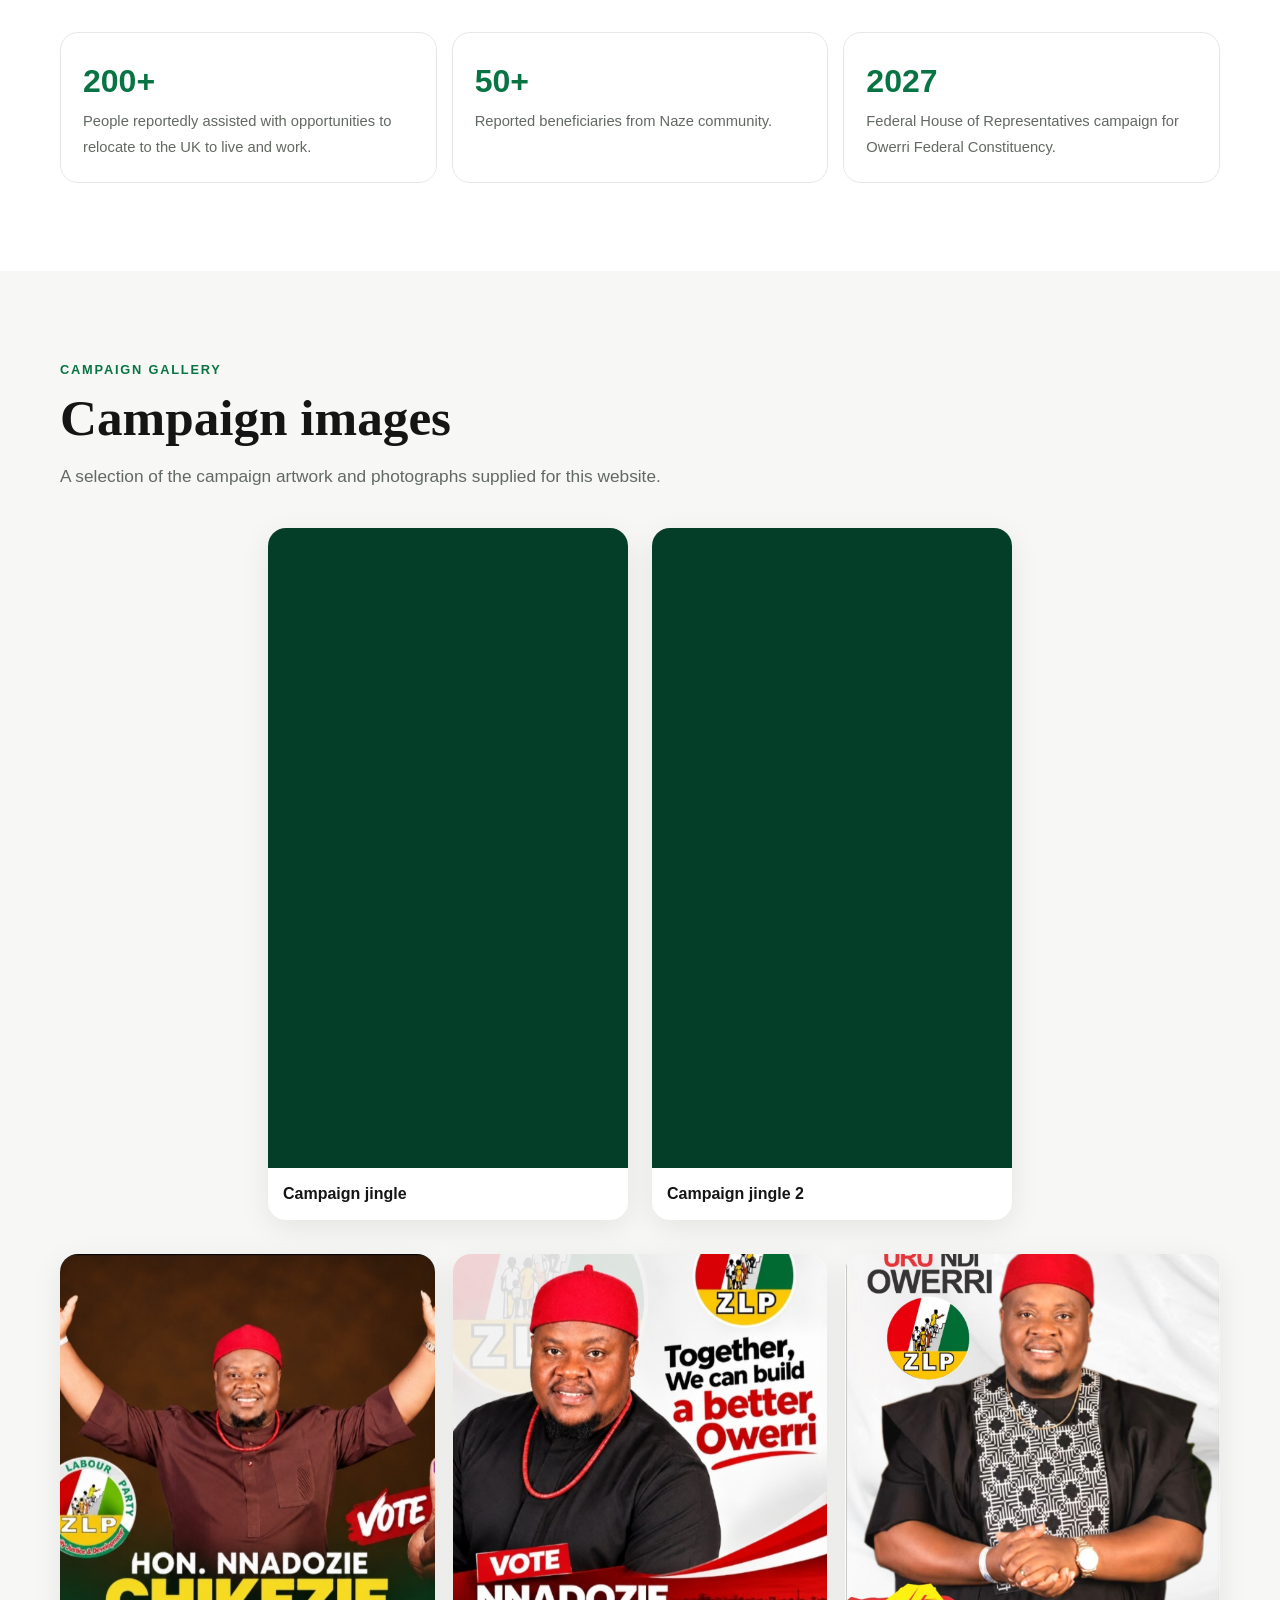
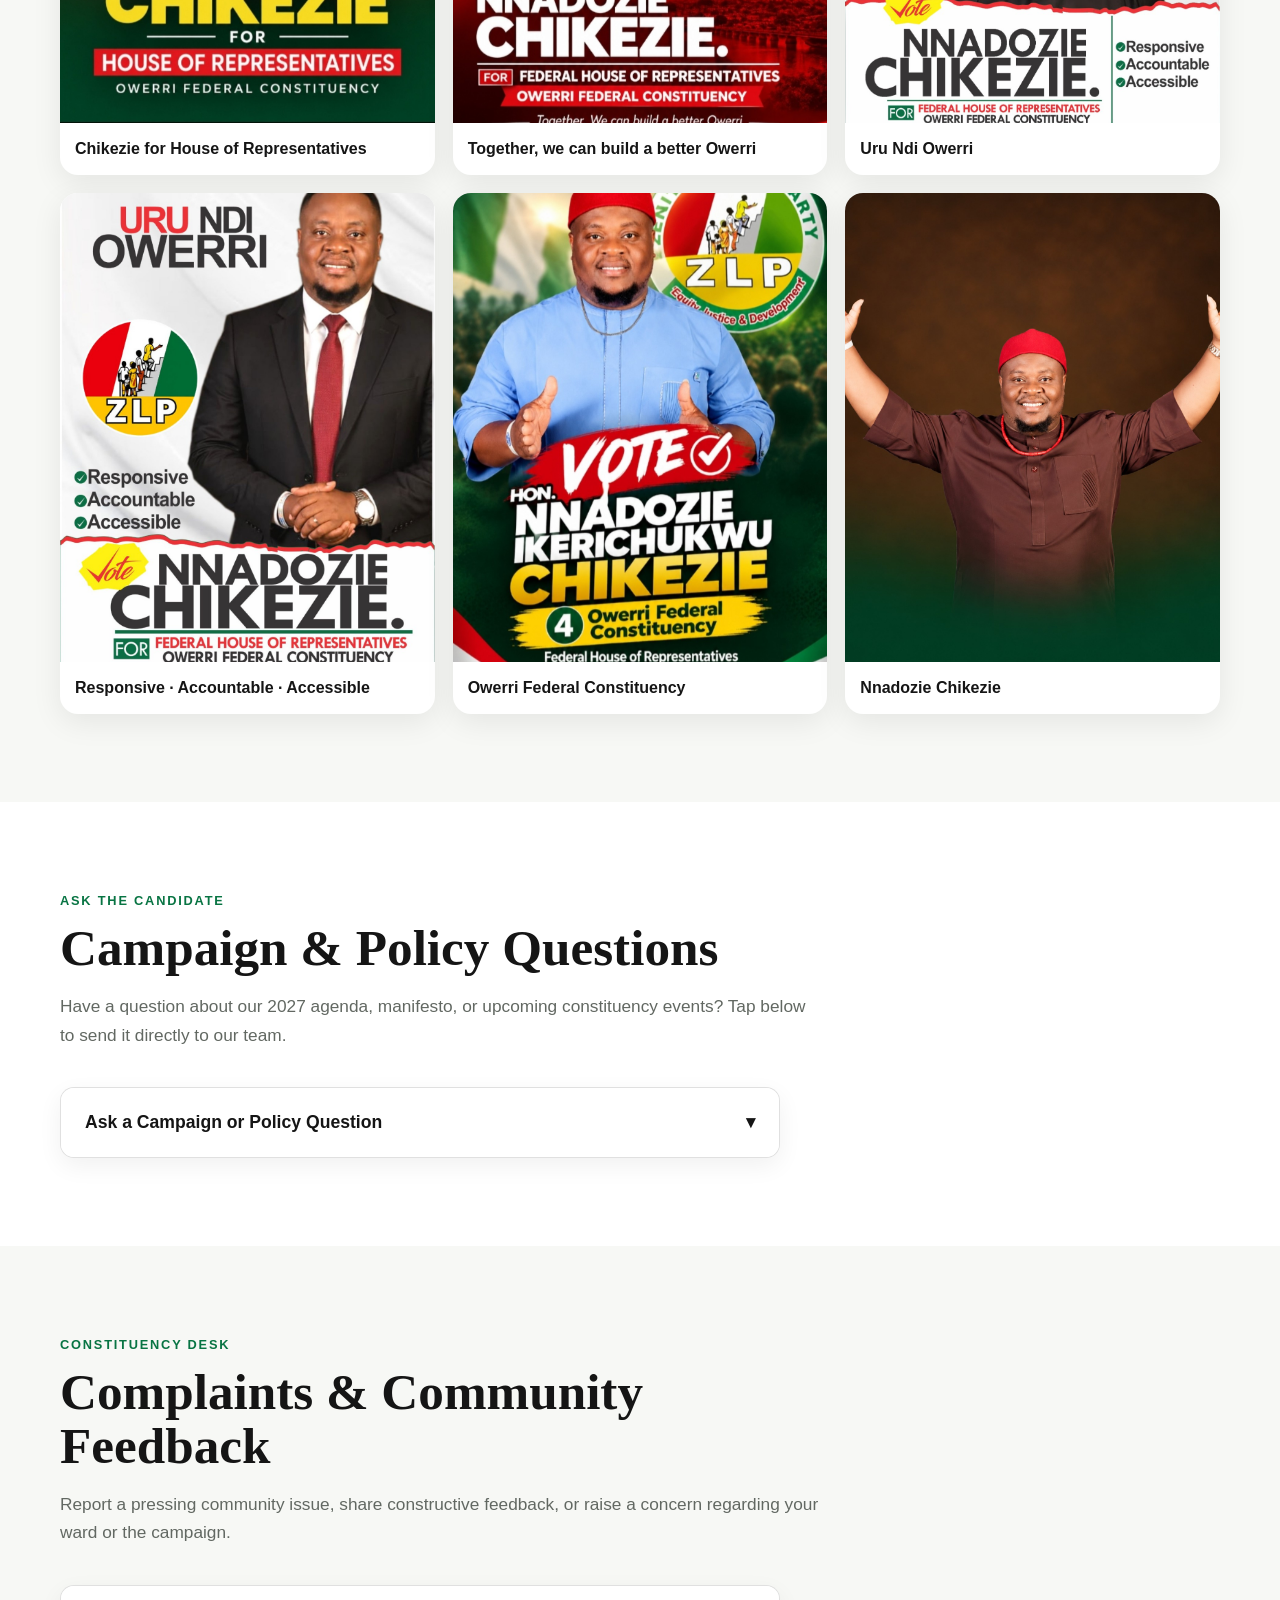
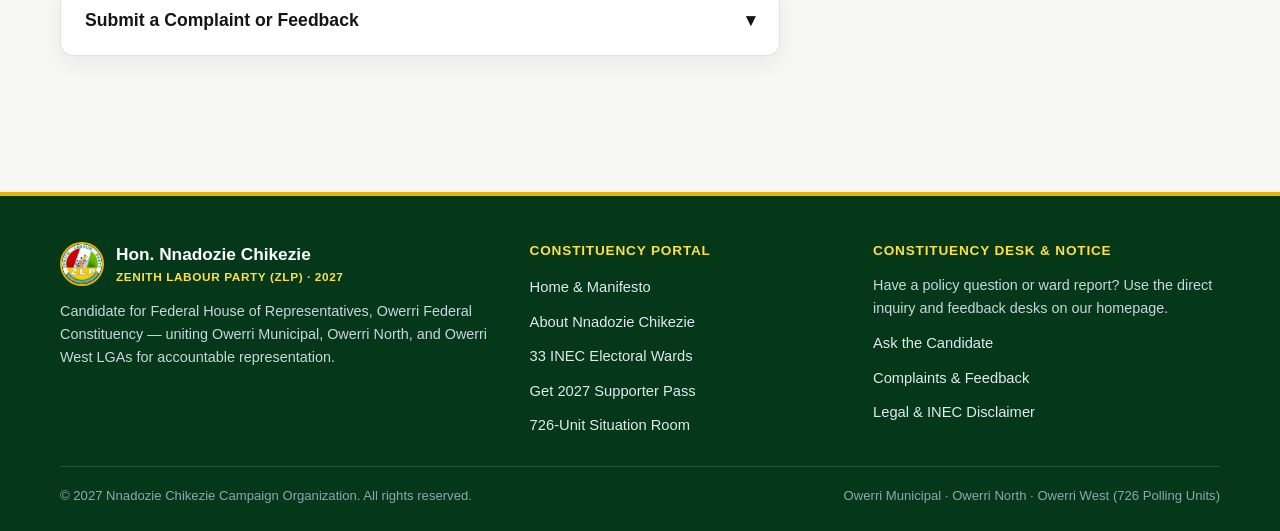
==== commit 18117e29: "Update video elements for campaign jingles" ====
--- a/index.html
+++ b/index.html
@@ -191,7 +191,7 @@
     <div class="gallery-videos">
       <figure class="gallery-video">
         <div class="video-frame">
-          <video controls playsinline preload="metadata" src="assets/campaign-jingle.mp4#t=0.1" aria-label="Hon. Nnadozie Chikezie campaign jingle">
+          <video class="scroll-video" muted loop playsinline preload="none" data-src="campaign-jingle.mp4">
             Your browser does not support embedded video. <a href="assets/campaign-jingle.mp4">Download the campaign jingle</a>.
           </video>
         </div>
@@ -199,7 +199,7 @@
       </figure>
       <figure class="gallery-video">
         <div class="video-frame">
-          <video controls playsinline preload="metadata" src="assets/campaign-jingle-2.mp4#t=0.1" aria-label="Hon. Nnadozie Chikezie campaign jingle 2">
+          <video class="scroll-video" muted loop playsinline preload="none" data-src="campaign-jingle-2.mp4">
             Your browser does not support embedded video. <a href="assets/campaign-jingle-2.mp4">Download campaign jingle 2</a>.
           </video>
         </div>
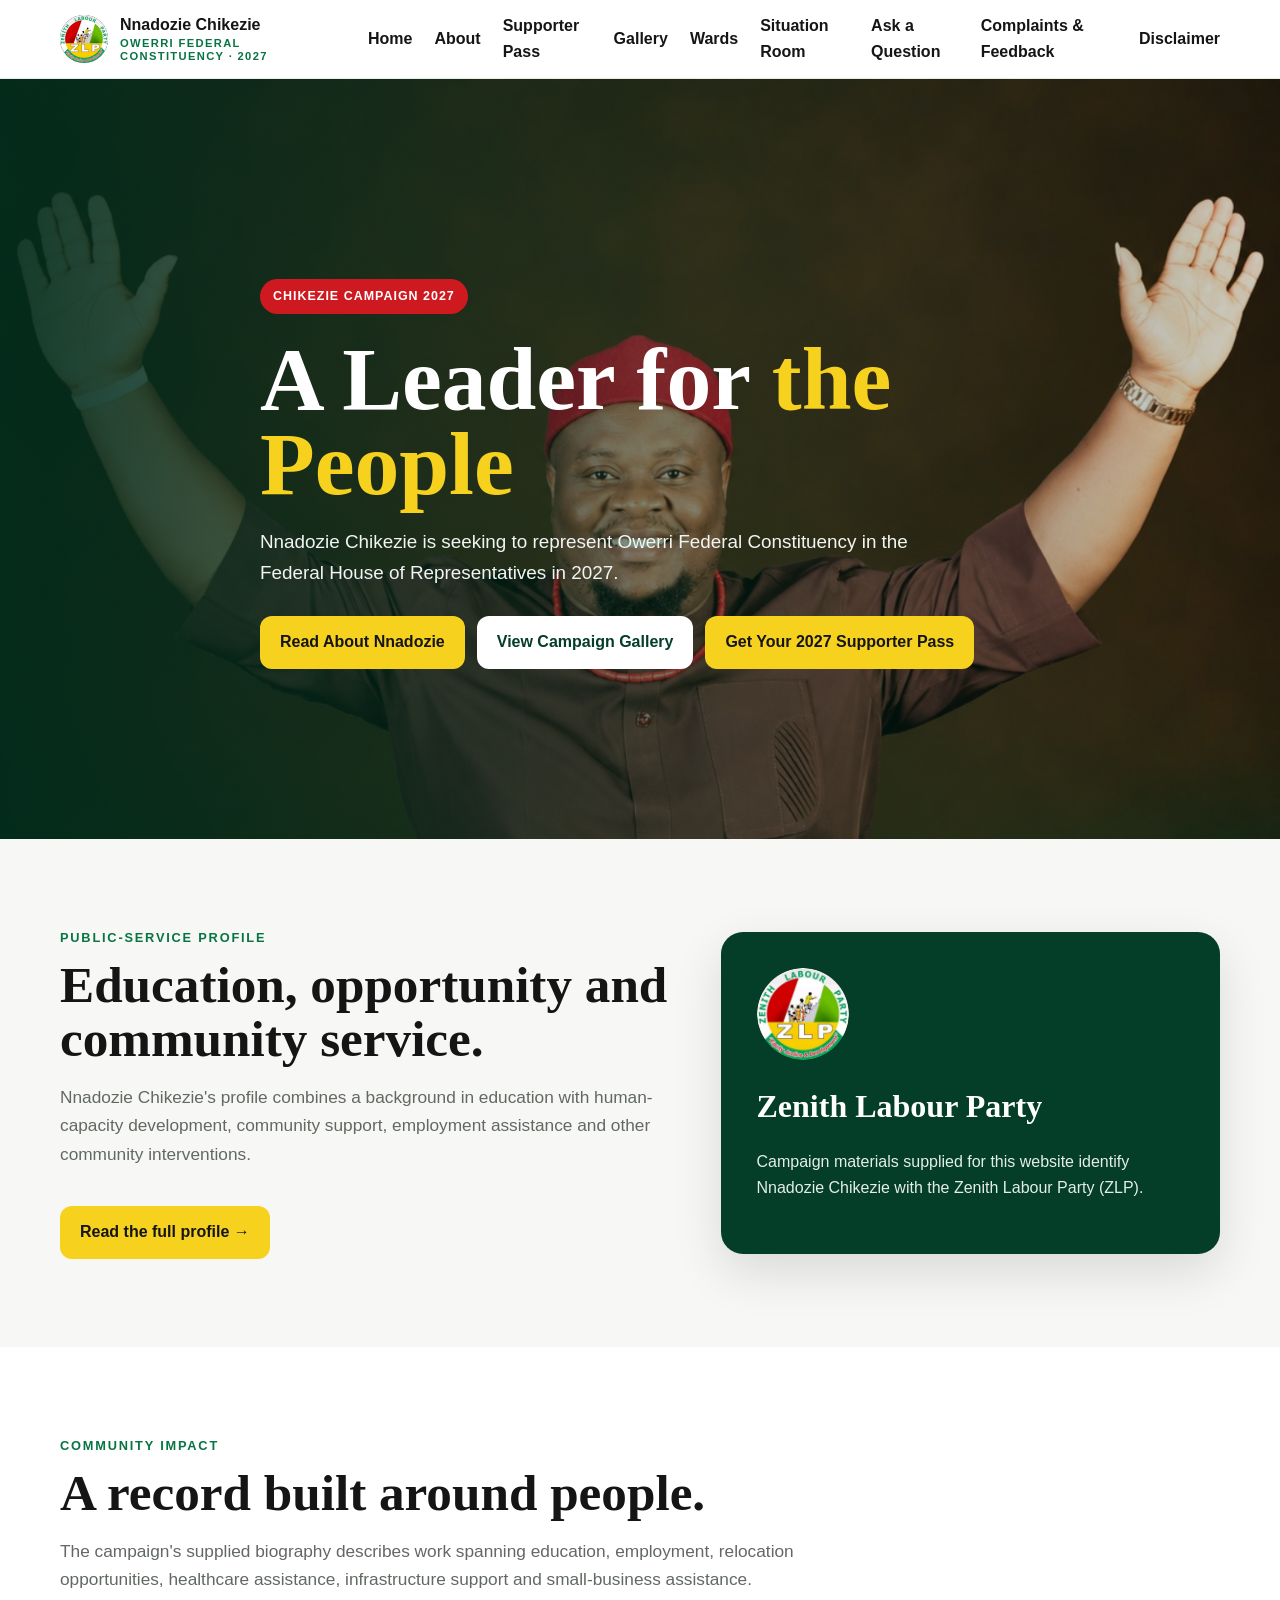
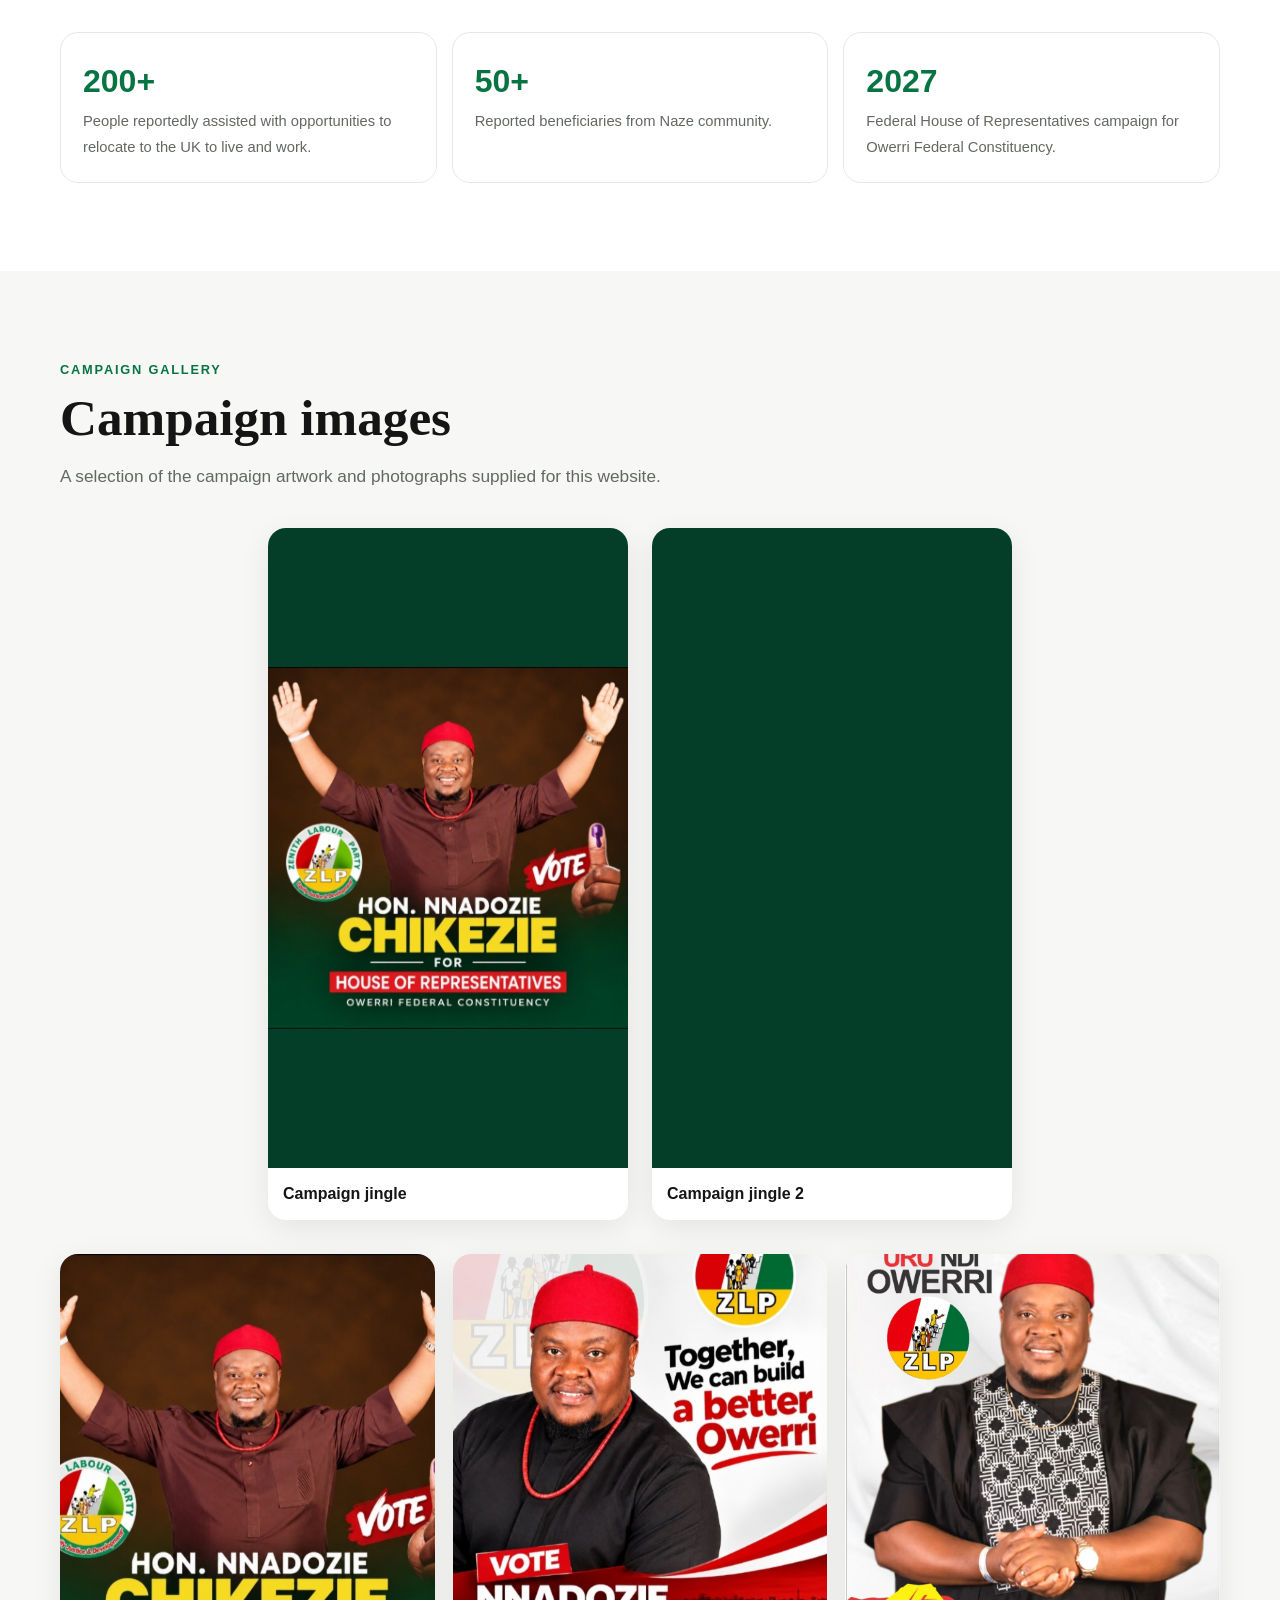
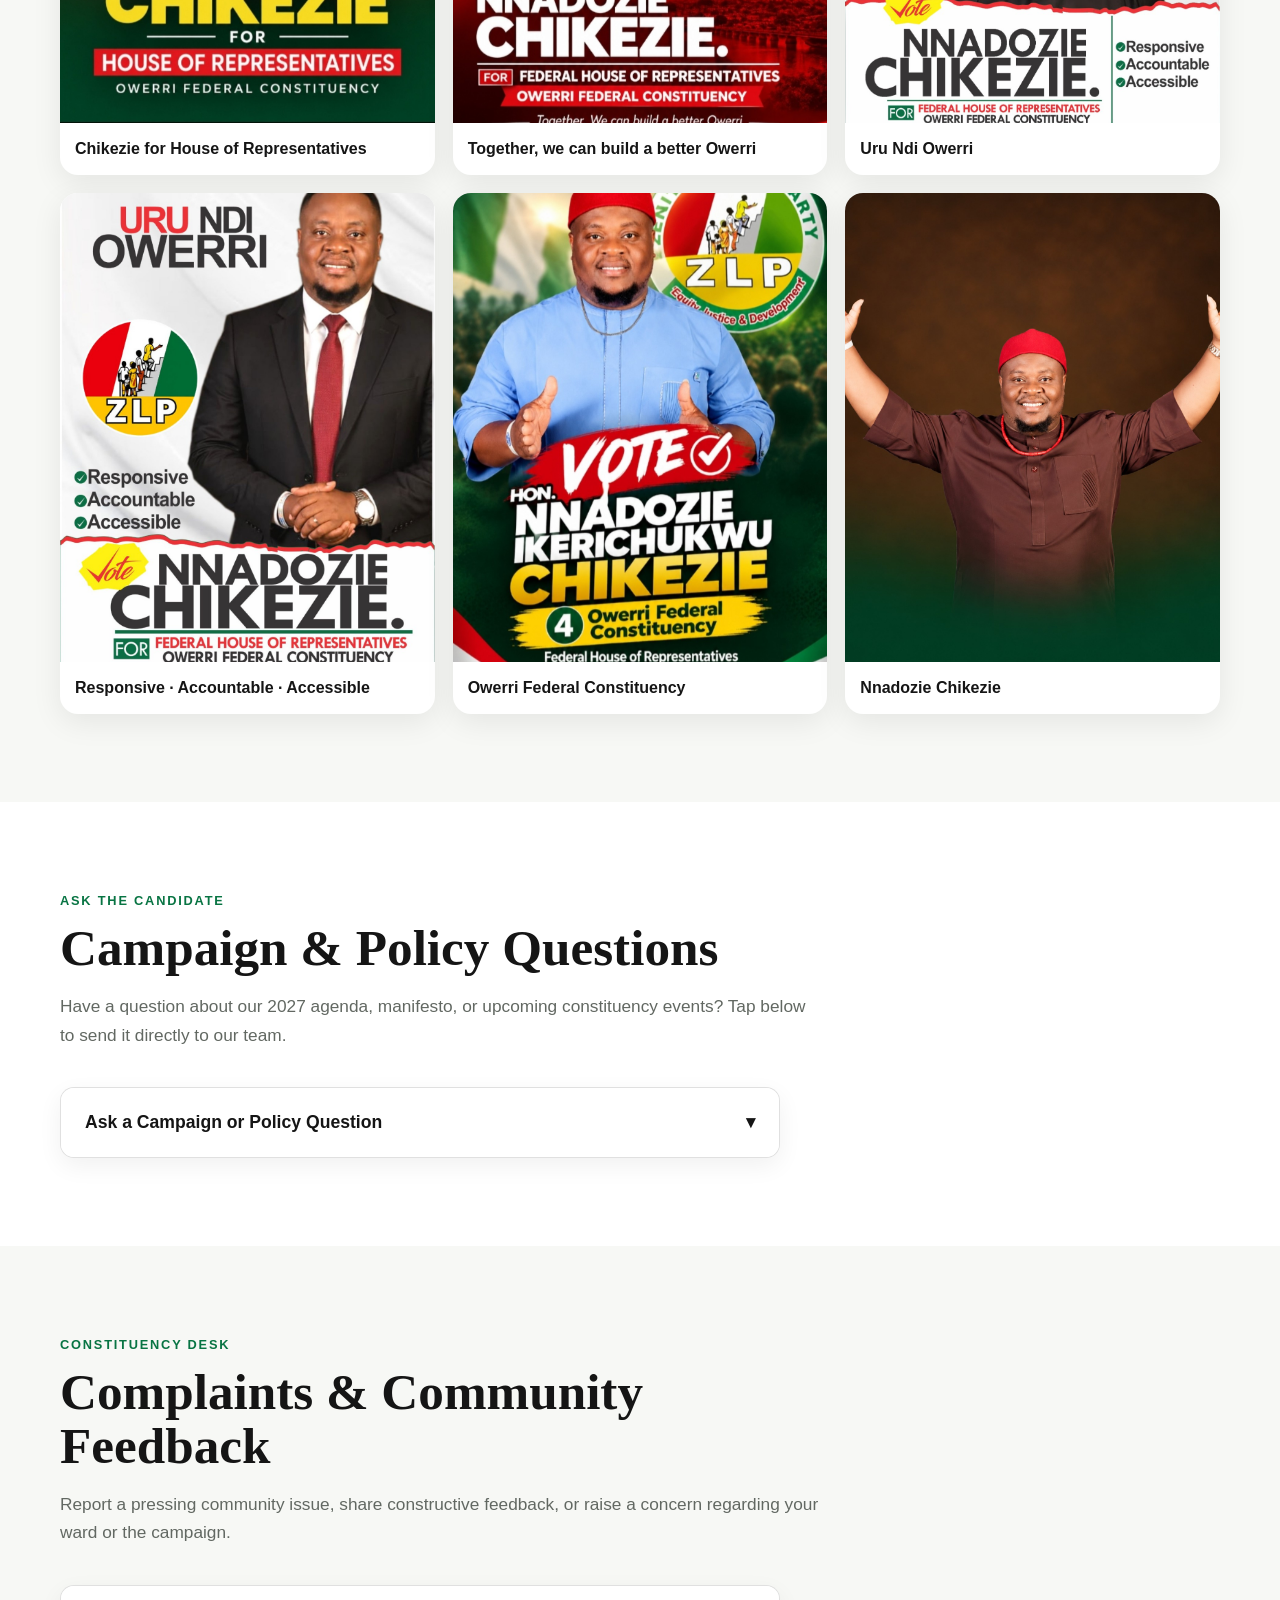
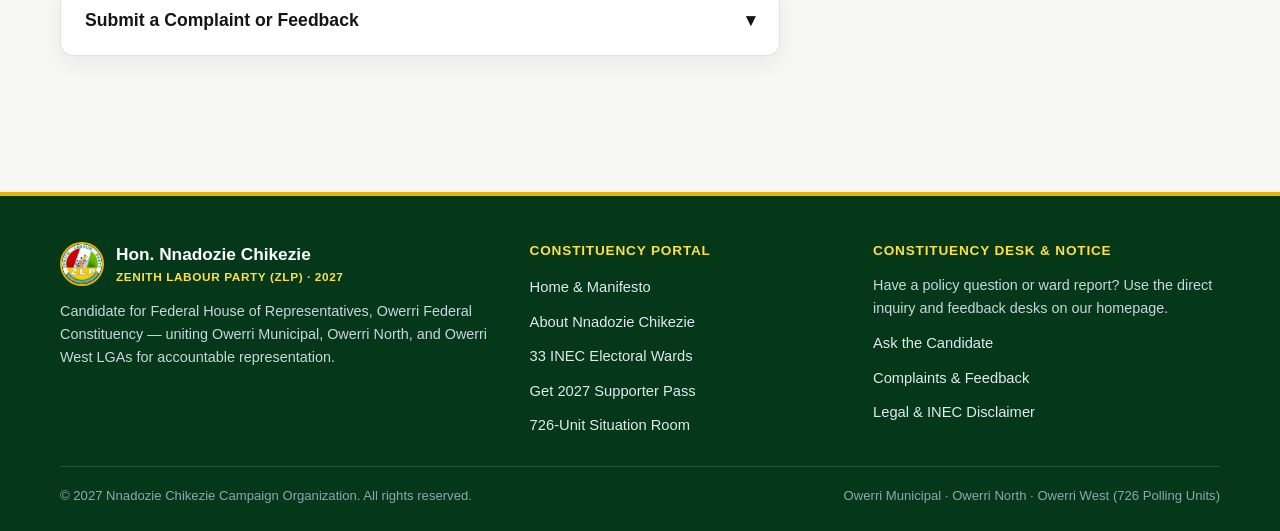
==== commit 25182c05: "Change video element to autoplay and preload metadata" ====
--- a/index.html
+++ b/index.html
@@ -191,7 +191,7 @@
     <div class="gallery-videos">
       <figure class="gallery-video">
         <div class="video-frame">
-          <video class="scroll-video" muted loop playsinline preload="none" data-src="campaign-jingle.mp4">
+          <video class="scroll-video" autoplay muted loop playsinline preload="metadata" poster="assets/campaign-1.jpg" src="campaign-jingle.mp4">
             Your browser does not support embedded video. <a href="assets/campaign-jingle.mp4">Download the campaign jingle</a>.
           </video>
         </div>
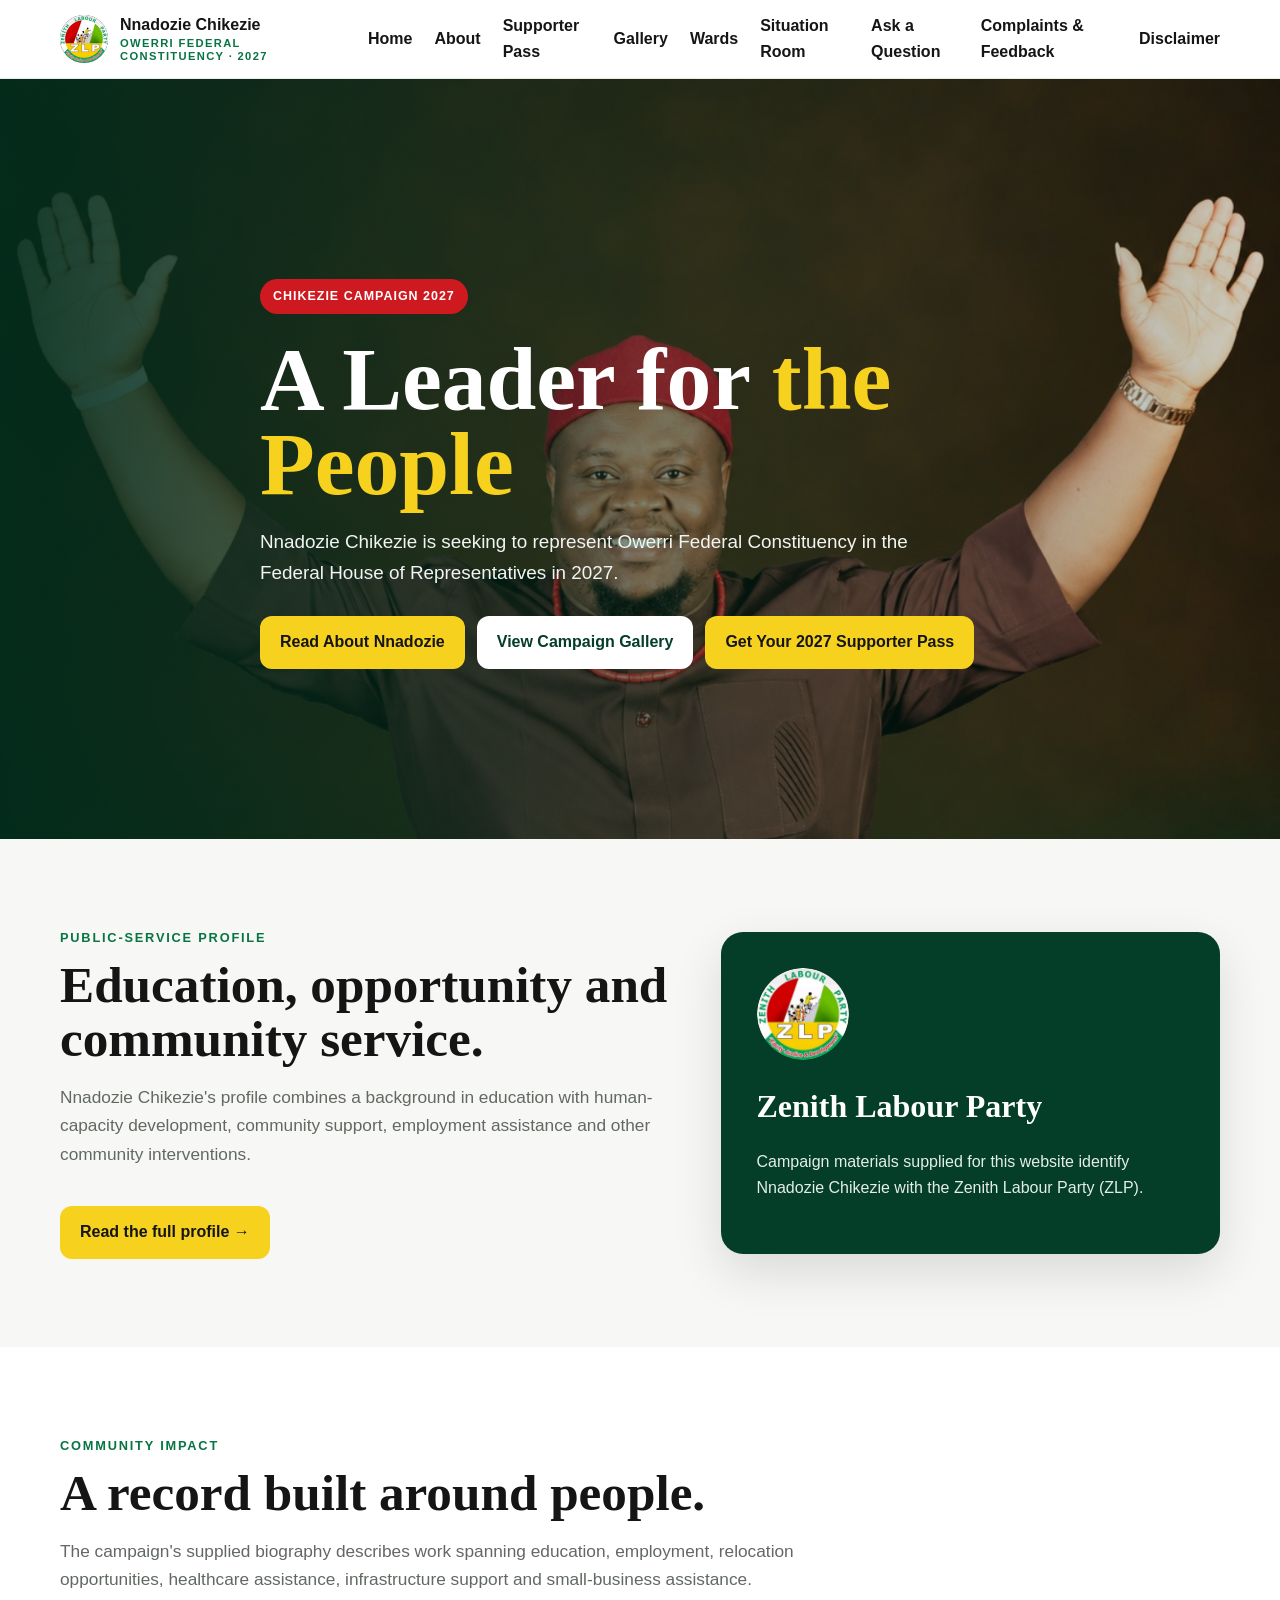
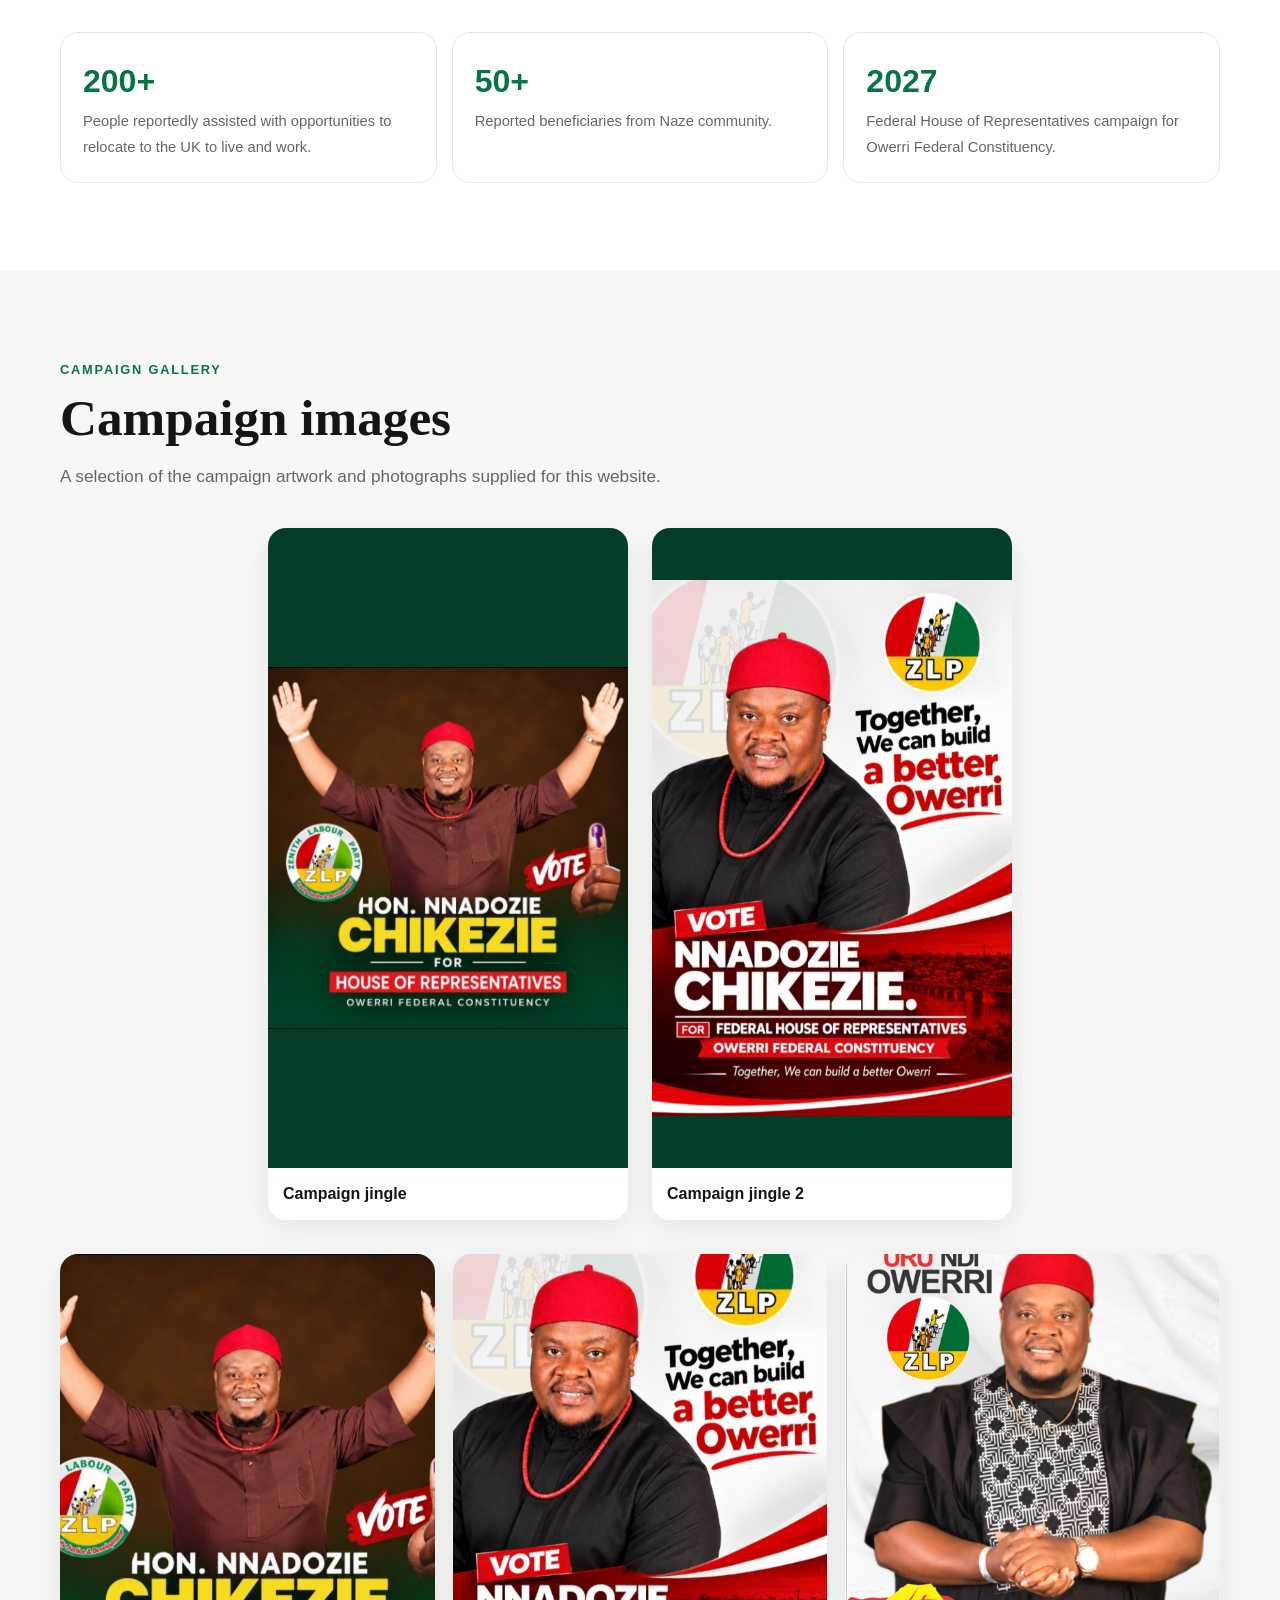
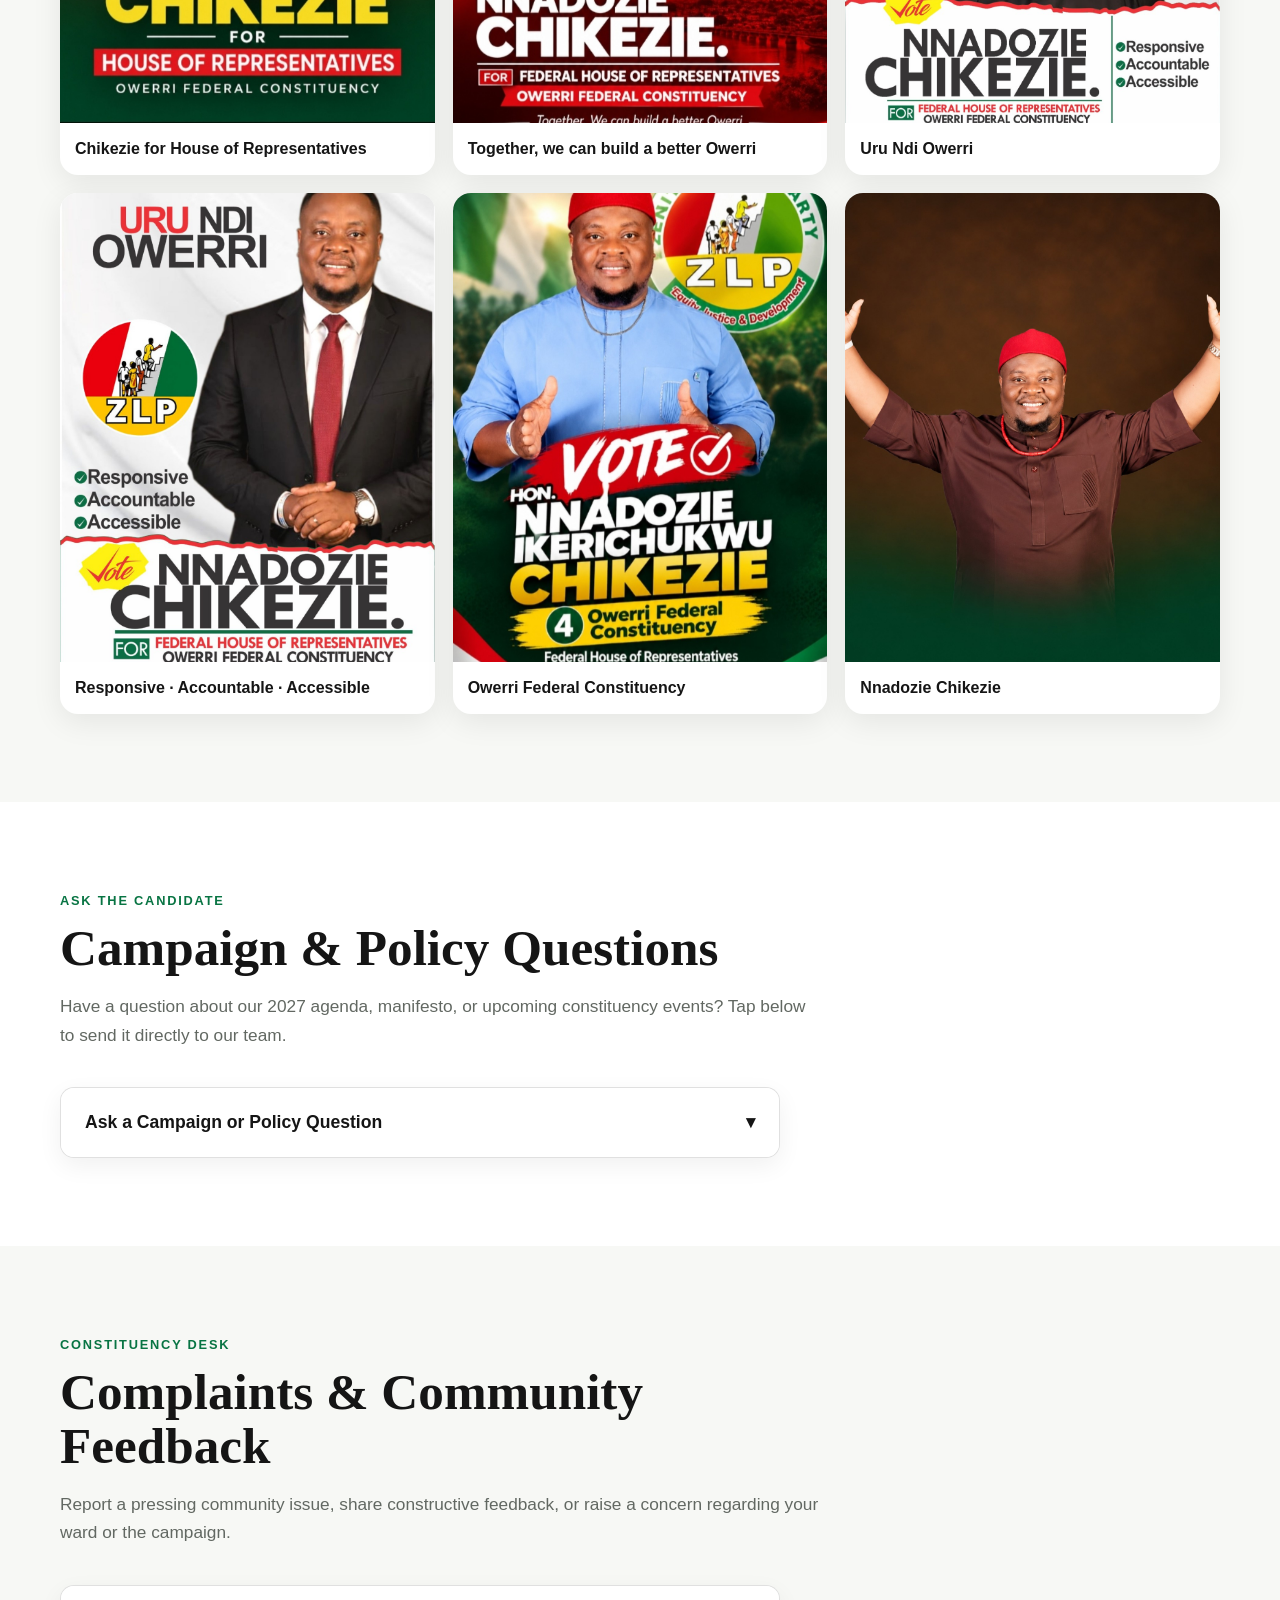
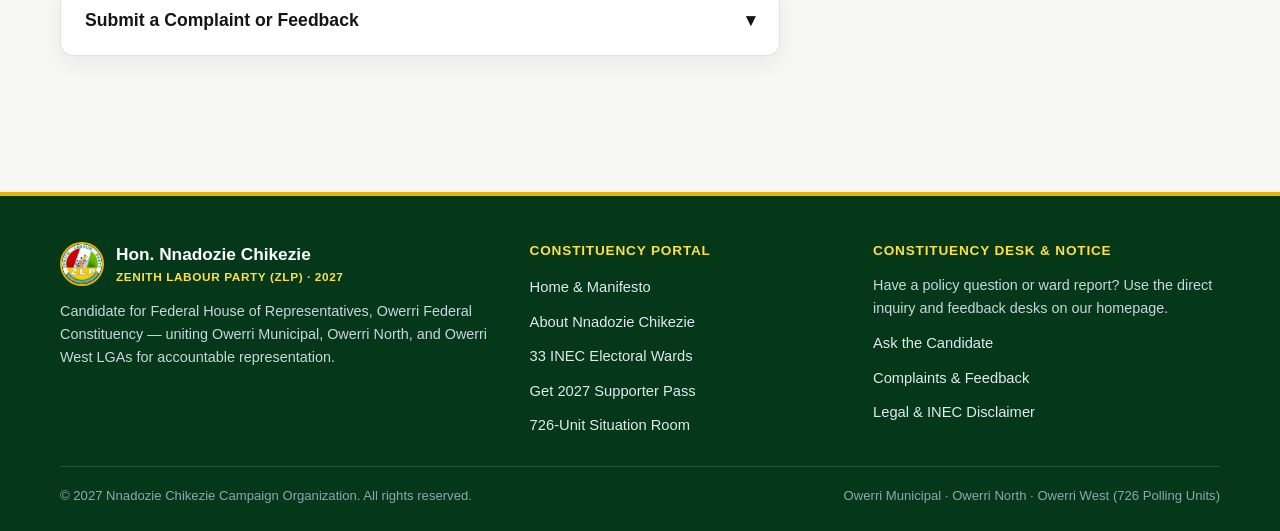
==== commit 1be49872: "Update video element attributes for campaign jingle 2 Changed video element to autoplay and preload " ====
--- a/index.html
+++ b/index.html
@@ -199,7 +199,7 @@
       </figure>
       <figure class="gallery-video">
         <div class="video-frame">
-          <video class="scroll-video" muted loop playsinline preload="none" data-src="campaign-jingle-2.mp4">
+          <video class="scroll-video" autoplay muted loop playsinline preload="metadata" poster="assets/campaign-2.jpg" src="campaign-jingle-2.mp4">
             Your browser does not support embedded video. <a href="assets/campaign-jingle-2.mp4">Download campaign jingle 2</a>.
           </video>
         </div>
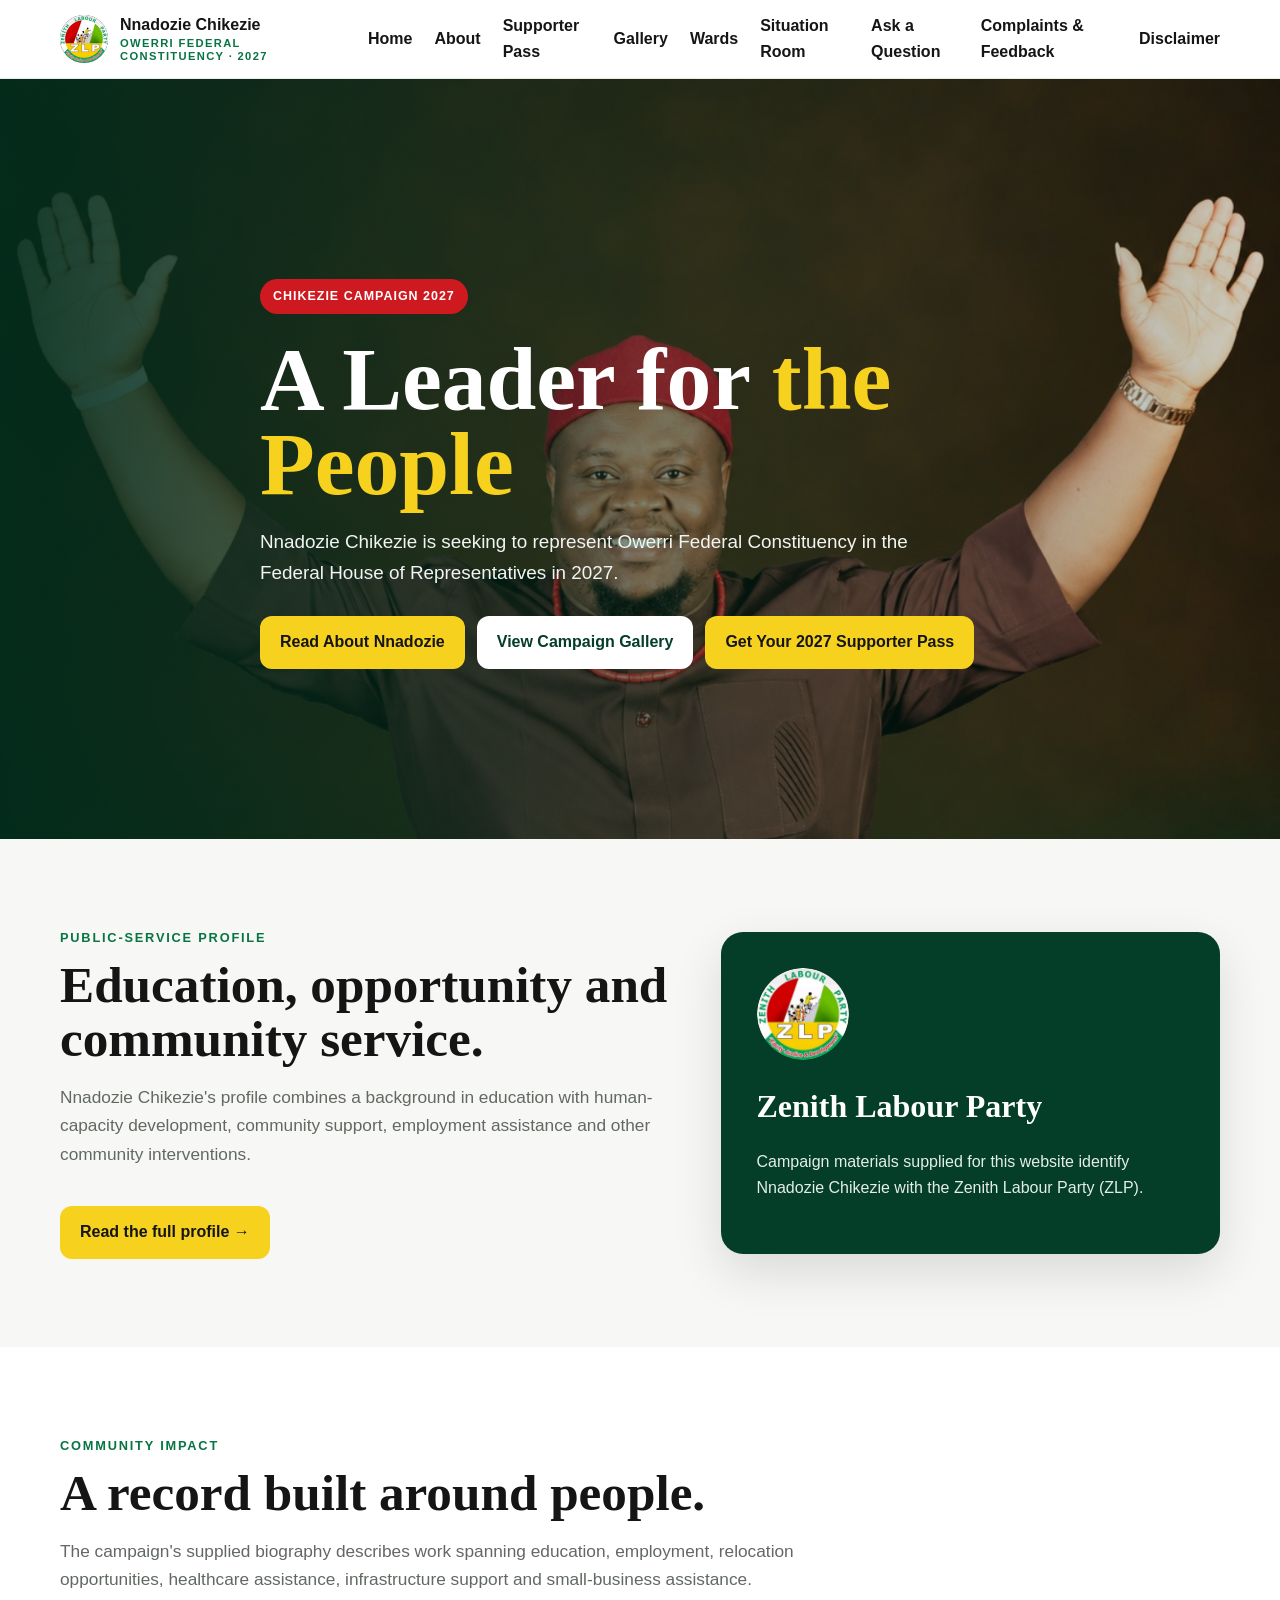
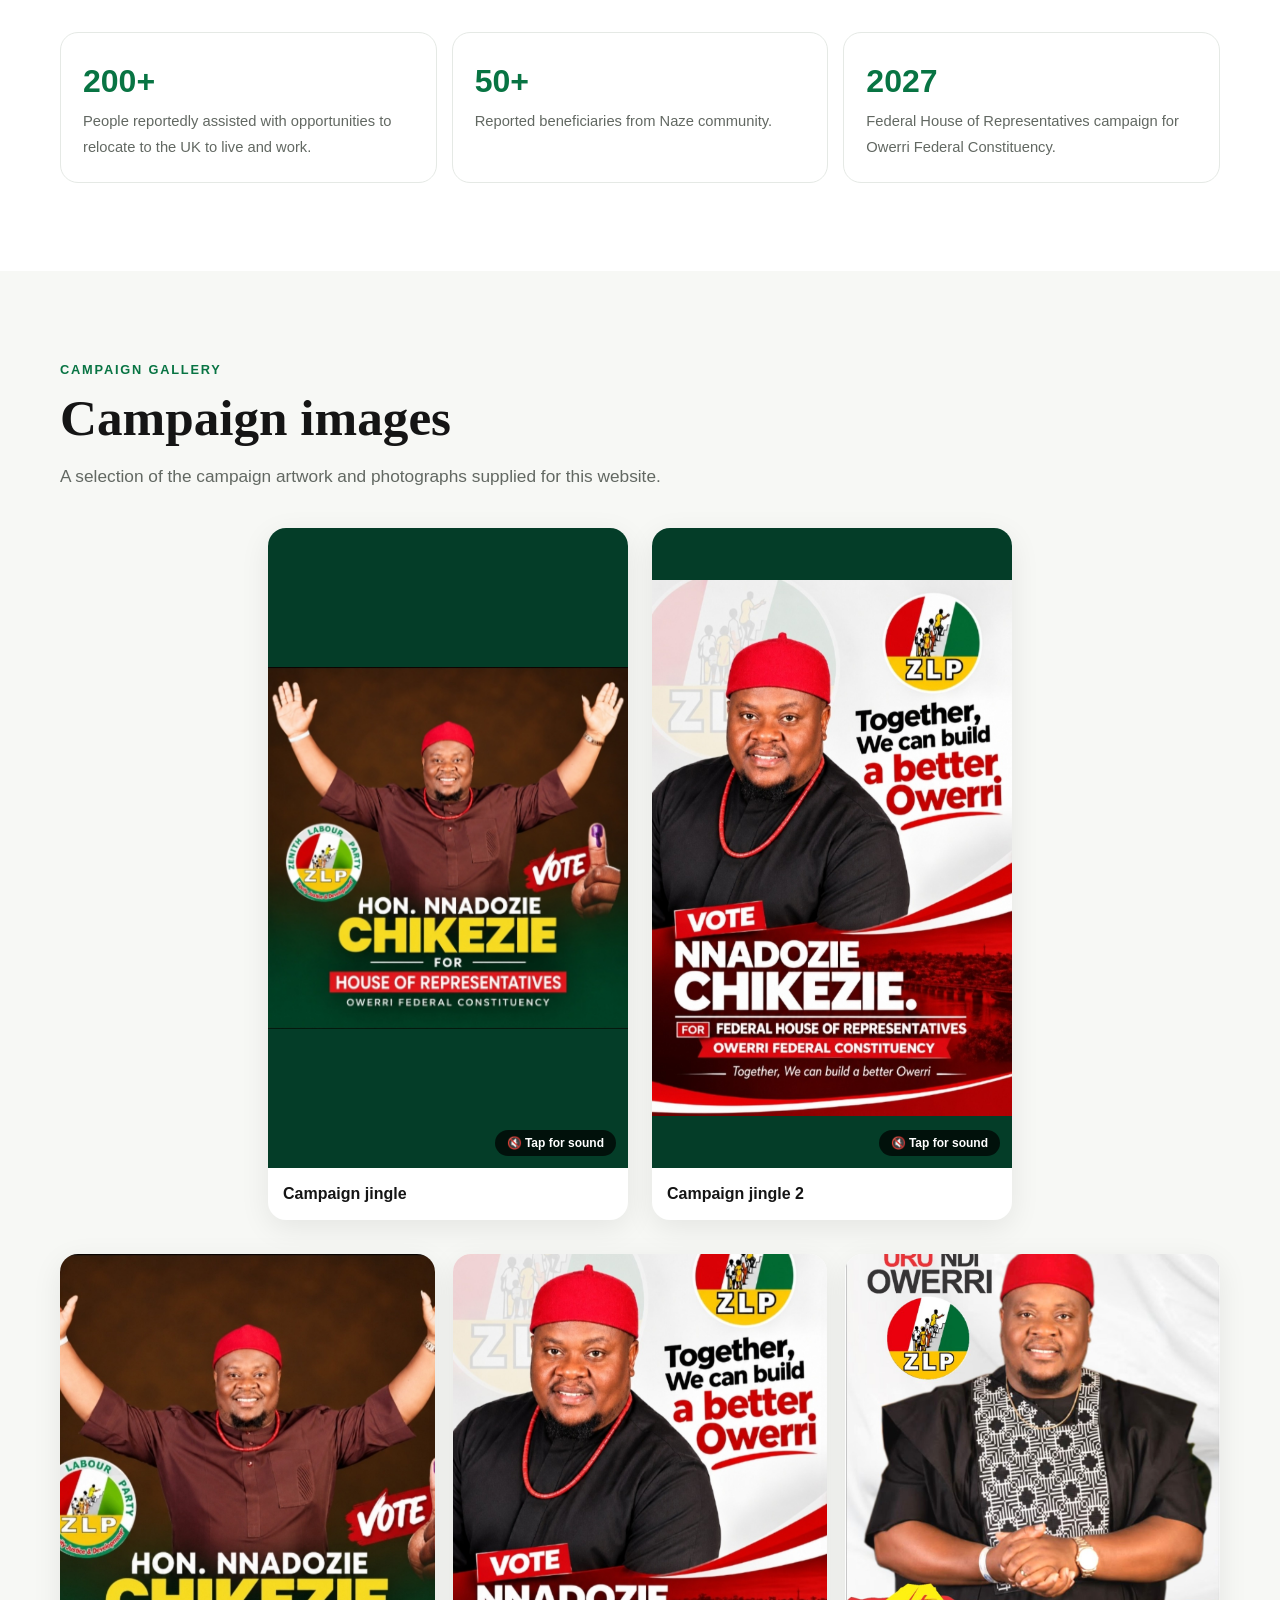
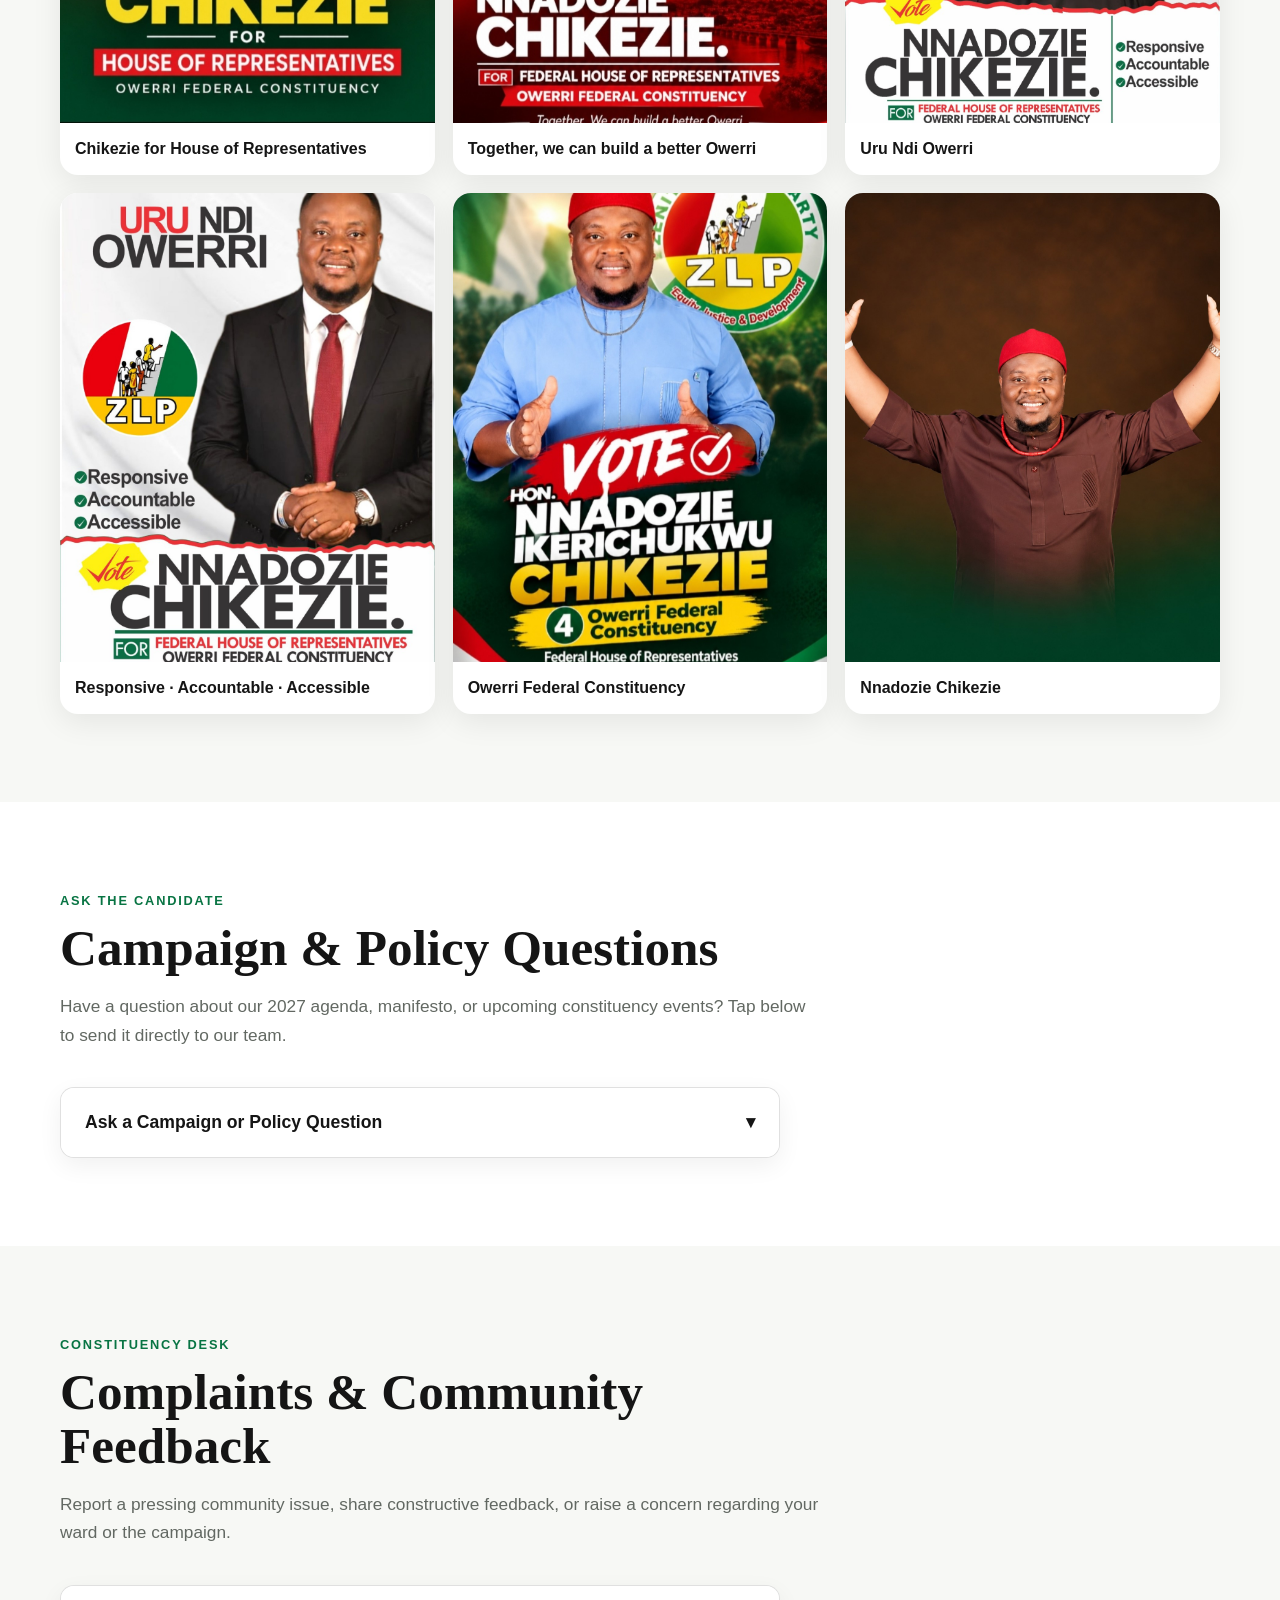
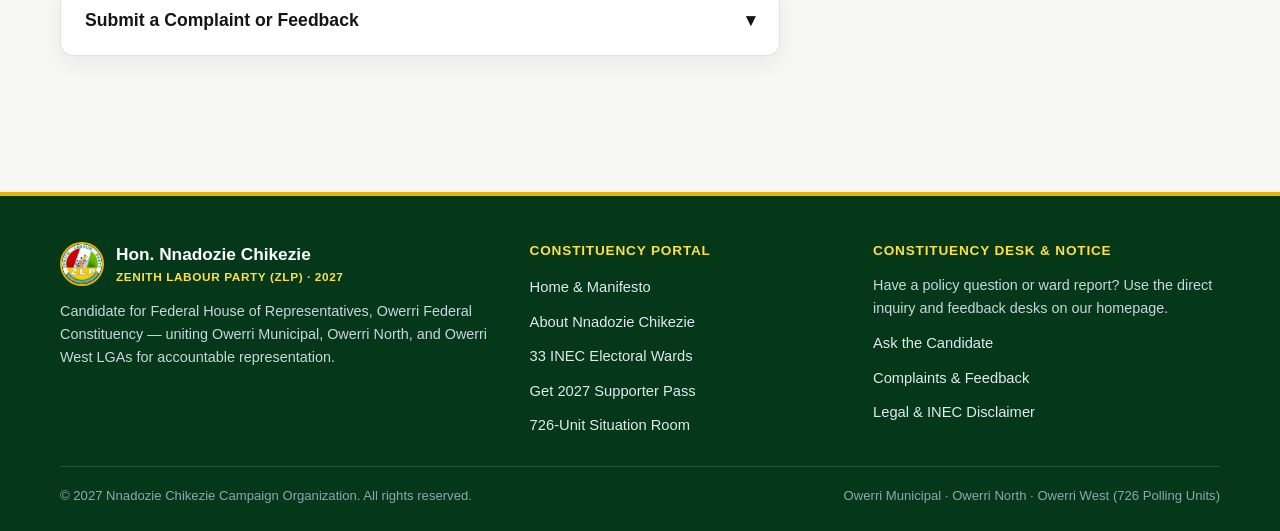
==== commit 473d7702: "Update script.js reference to include version query" ====
--- a/index.html
+++ b/index.html
@@ -447,7 +447,7 @@
     });
   });
 </script>
-<script src="script.js"></script>
+  <script src="script.js?v=2"></script>
     <style>
     .mobile-quick-bar {
       display: none;
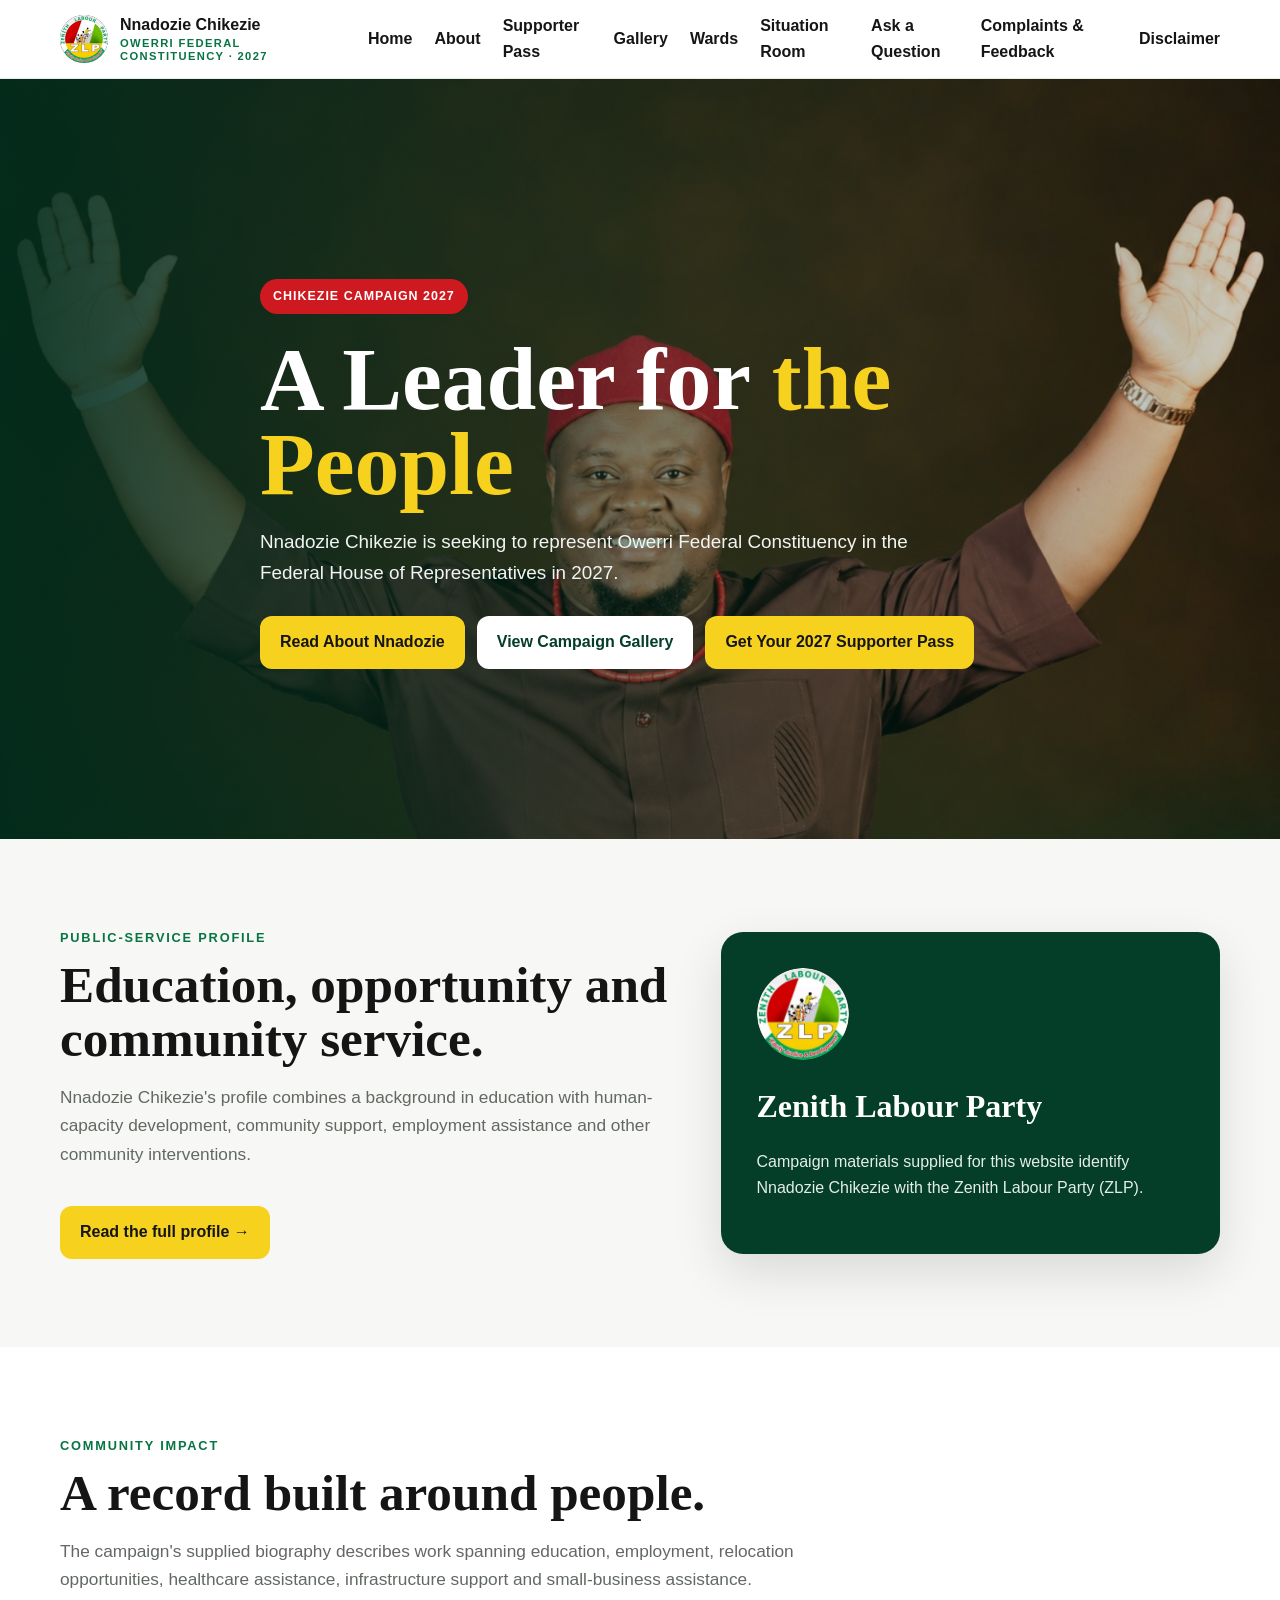
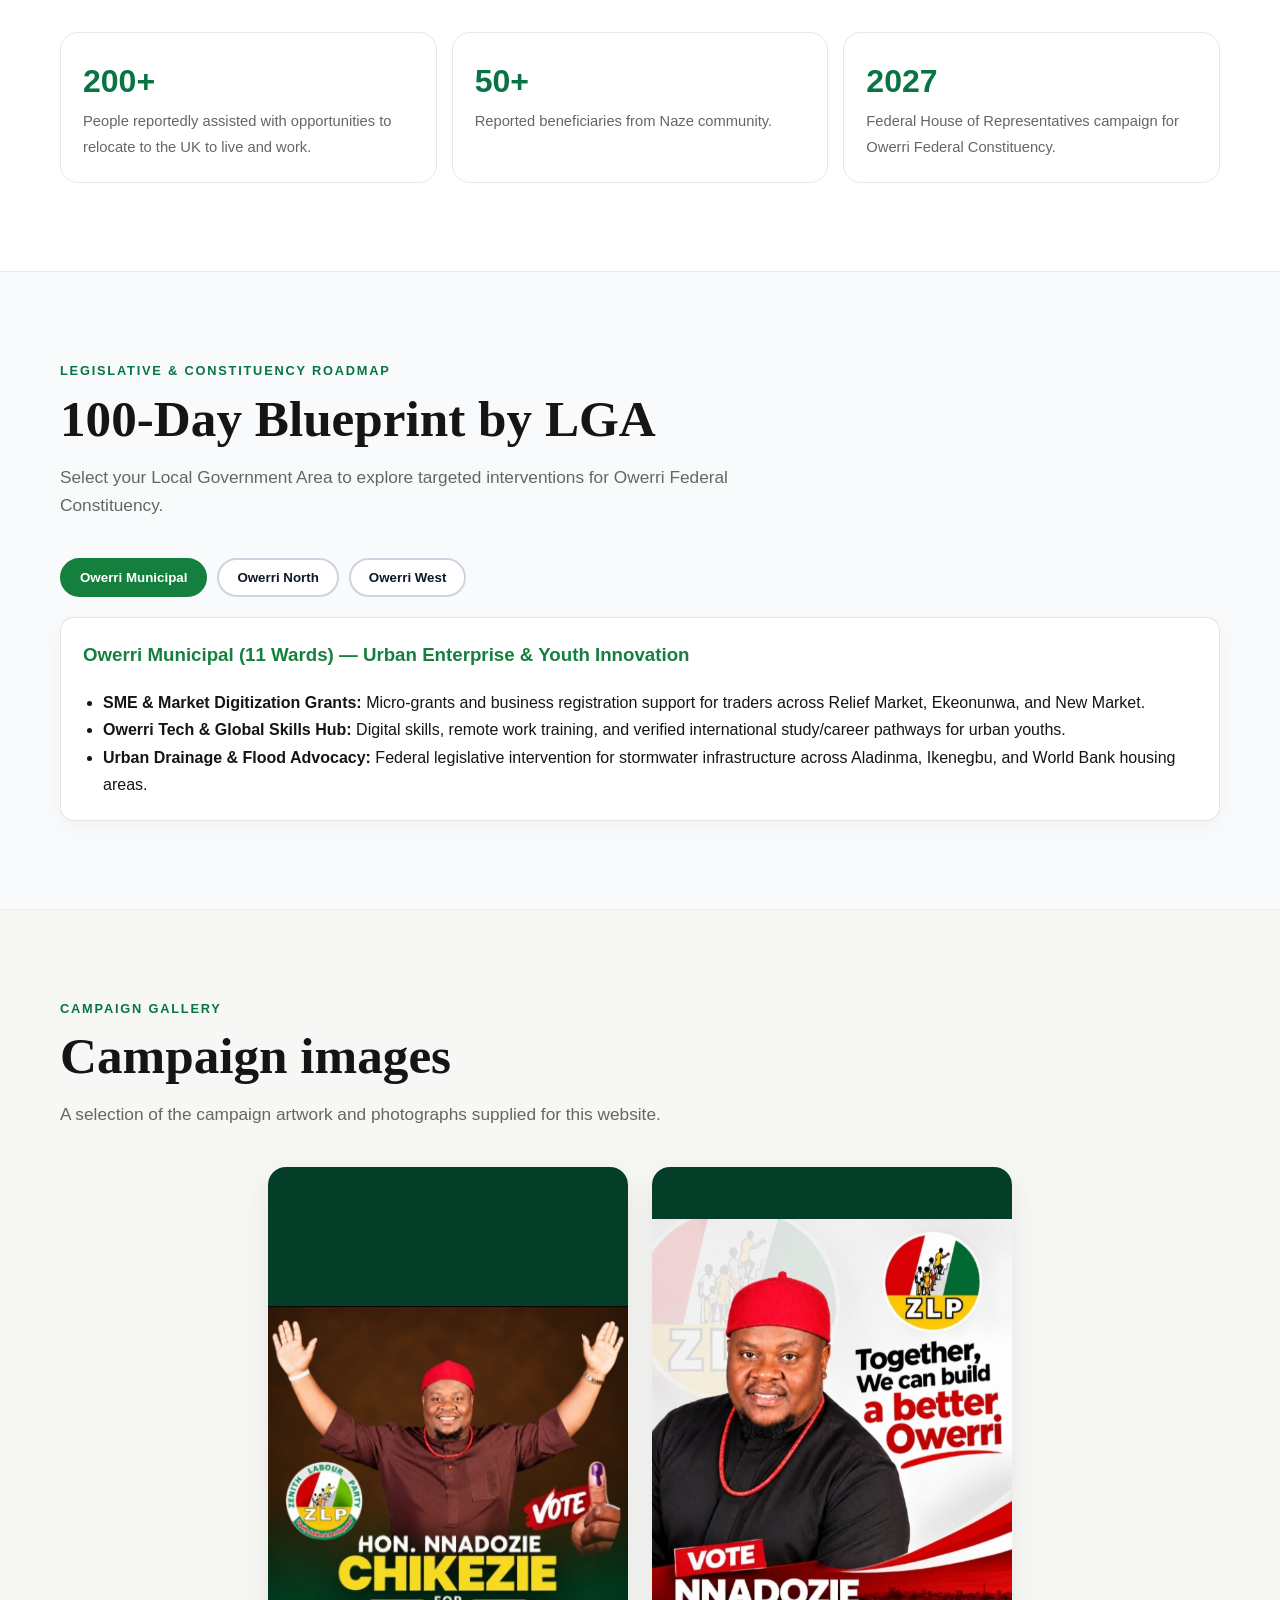
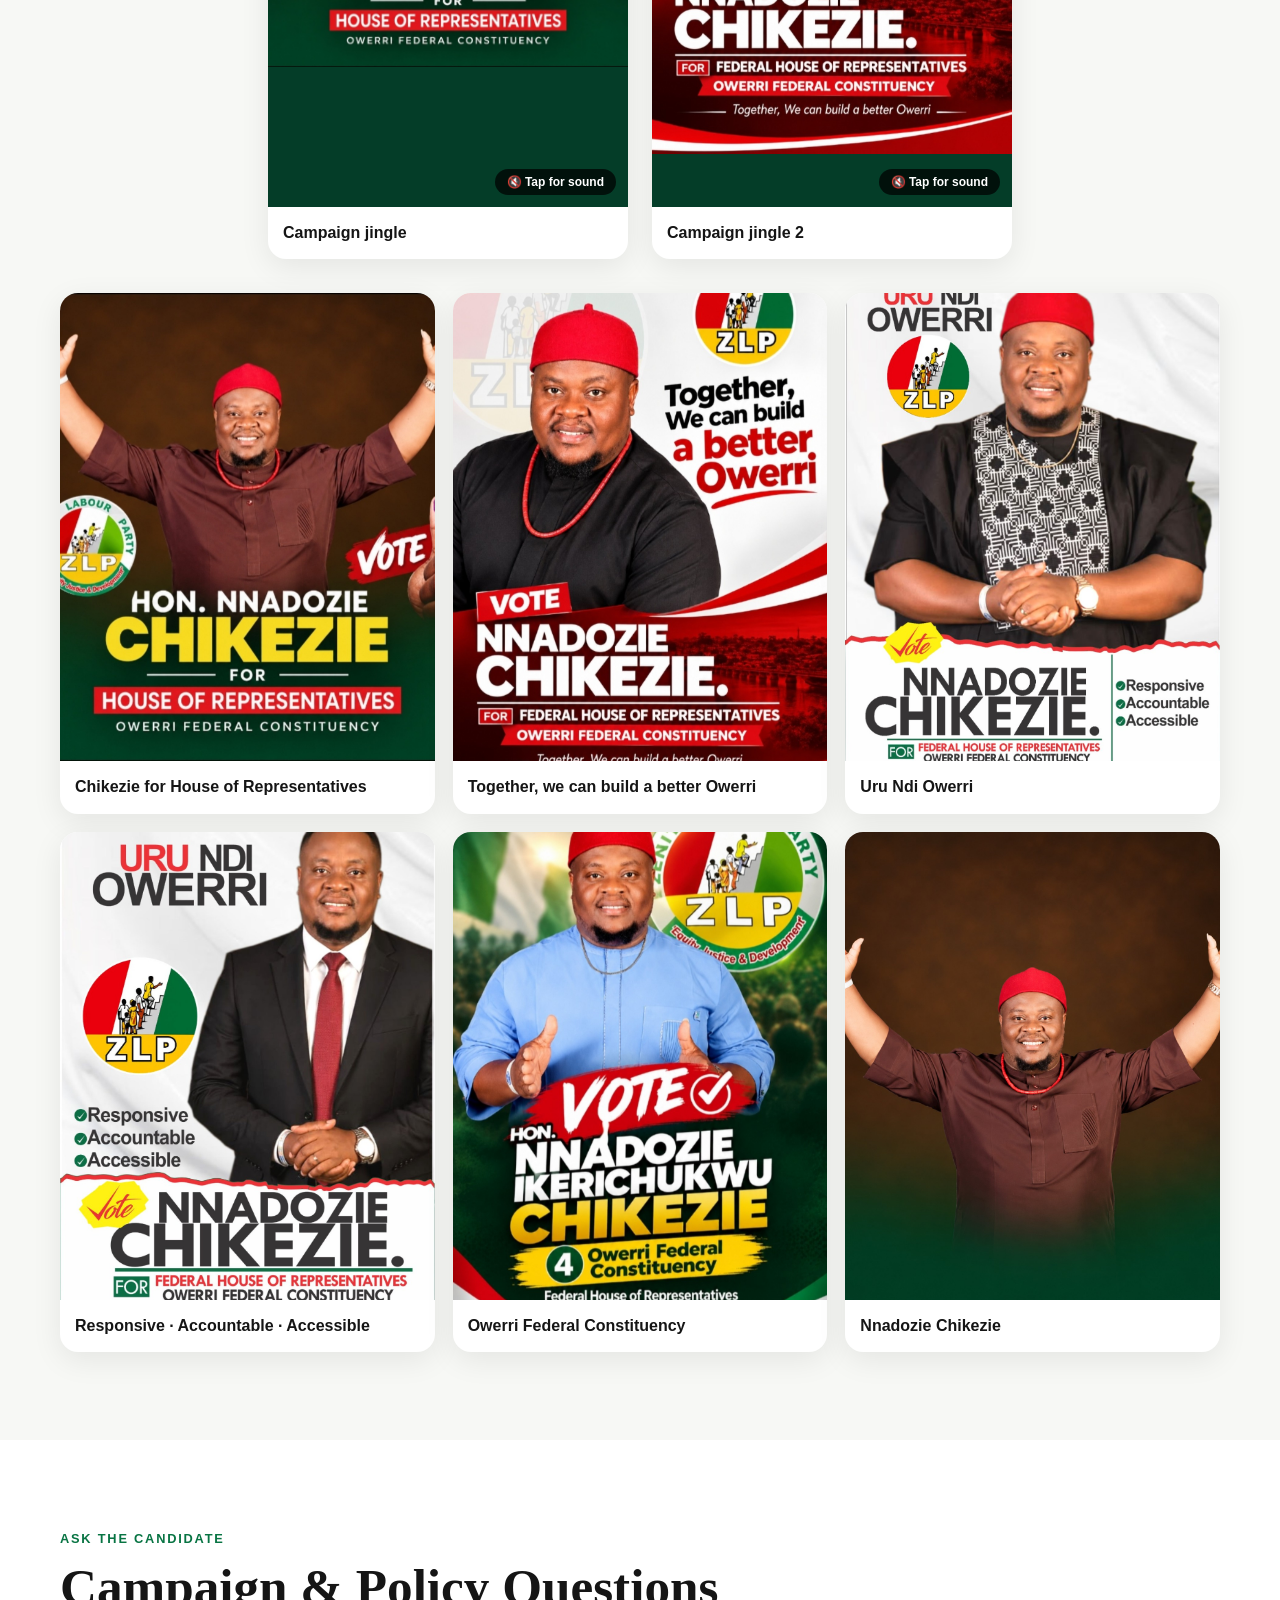
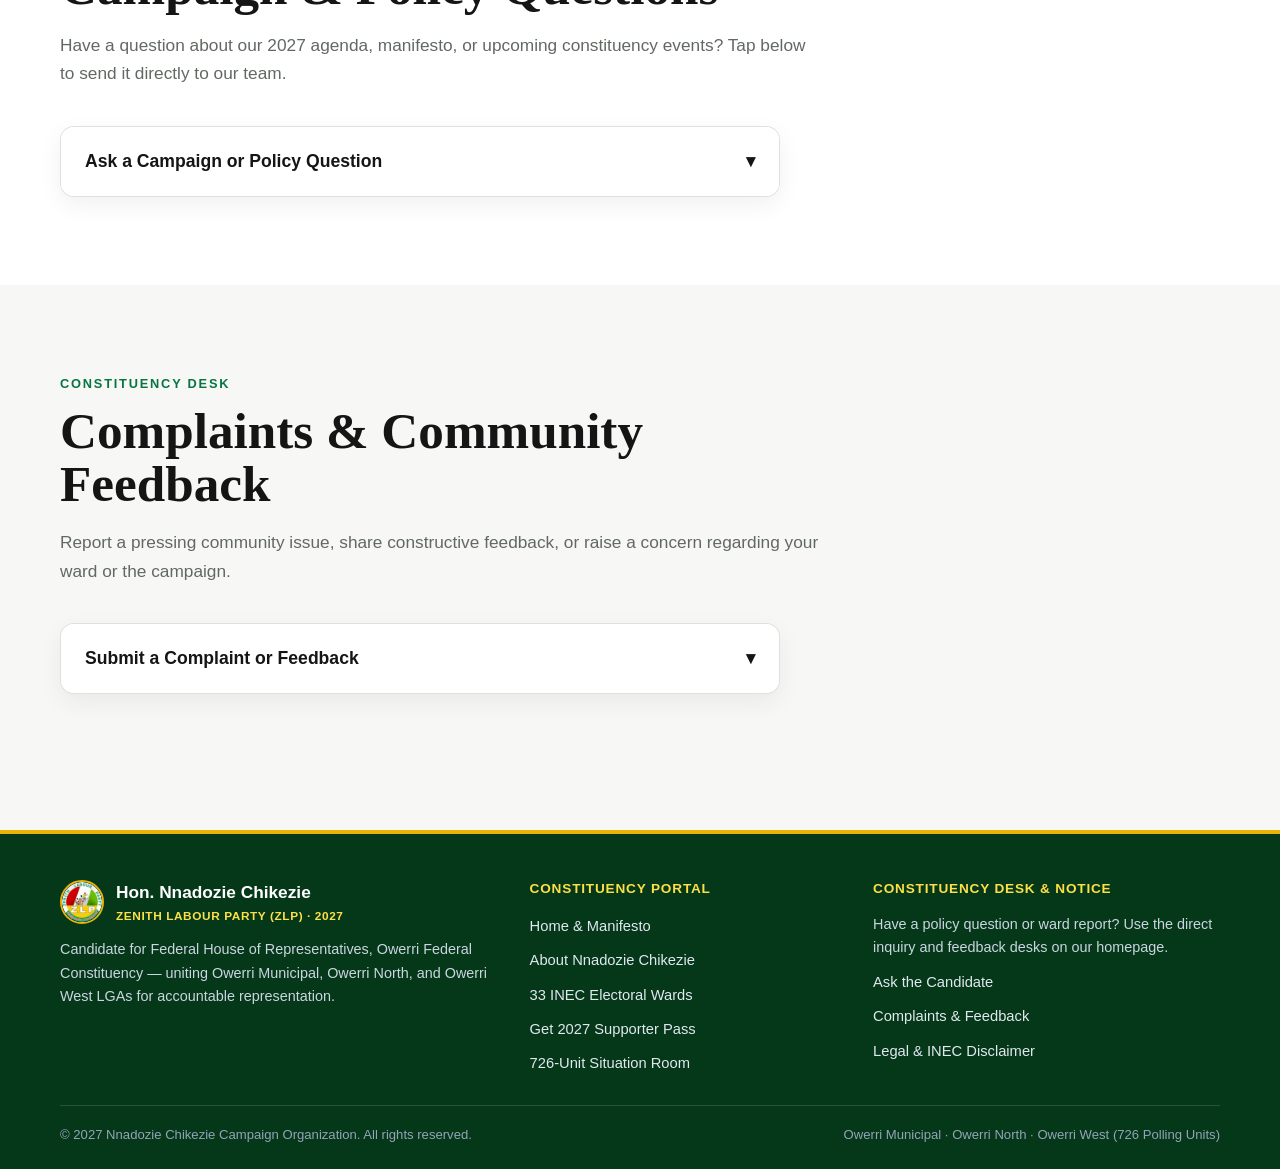
==== commit 2afa6dd8: "Add 100-Day Blueprint section with LGA plans Added a new section for the 100-Day Blueprint by LGA wi" ====
--- a/index.html
+++ b/index.html
@@ -180,7 +180,63 @@
     </div>
   </div>
 </section>
-
+    <section class="section" id="blueprint" style="background:#f8fafc; border-top:1px solid rgba(0,0,0,0.06); border-bottom:1px solid rgba(0,0,0,0.06);">
+      <div class="container">
+        <div class="section-head">
+          <div class="eyebrow">Legislative &amp; Constituency Roadmap</div>
+          <h2>100-Day Blueprint by LGA</h2>
+          <p class="lead">Select your Local Government Area to explore targeted interventions for Owerri Federal Constituency.</p>
+        </div>
+
+        <div style="display:flex; flex-wrap:wrap; gap:10px; margin-bottom:20px;">
+          <button type="button" class="lga-tab-btn" onclick="switchLgaPlan('municipal', this)" style="padding:10px 18px; border-radius:999px; border:2px solid #15803d; background:#15803d; color:#fff; font-weight:700; cursor:pointer;">Owerri Municipal</button>
+          <button type="button" class="lga-tab-btn" onclick="switchLgaPlan('north', this)" style="padding:10px 18px; border-radius:999px; border:2px solid #cbd5e1; background:#fff; color:#0f172a; font-weight:700; cursor:pointer;">Owerri North</button>
+          <button type="button" class="lga-tab-btn" onclick="switchLgaPlan('west', this)" style="padding:10px 18px; border-radius:999px; border:2px solid #cbd5e1; background:#fff; color:#0f172a; font-weight:700; cursor:pointer;">Owerri West</button>
+        </div>
+
+        <div id="plan-municipal" class="lga-plan-panel" style="background:#fff; border:1px solid rgba(0,0,0,0.1); border-radius:14px; padding:22px; box-shadow:0 6px 20px rgba(0,0,0,0.04);">
+          <h3 style="margin-top:0; color:#15803d;">Owerri Municipal (11 Wards) — Urban Enterprise &amp; Youth Innovation</h3>
+          <ul style="line-height:1.7; padding-left:20px; margin-bottom:0;">
+            <li><strong>SME &amp; Market Digitization Grants:</strong> Micro-grants and business registration support for traders across Relief Market, Ekeonunwa, and New Market.</li>
+            <li><strong>Owerri Tech &amp; Global Skills Hub:</strong> Digital skills, remote work training, and verified international study/career pathways for urban youths.</li>
+            <li><strong>Urban Drainage &amp; Flood Advocacy:</strong> Federal legislative intervention for stormwater infrastructure across Aladinma, Ikenegbu, and World Bank housing areas.</li>
+          </ul>
+        </div>
+
+        <div id="plan-north" class="lga-plan-panel" style="display:none; background:#fff; border:1px solid rgba(0,0,0,0.1); border-radius:14px; padding:22px; box-shadow:0 6px 20px rgba(0,0,0,0.04);">
+          <h3 style="margin-top:0; color:#15803d;">Owerri North (12 Wards) — Agro-Processing, Roads &amp; Primary Healthcare</h3>
+          <ul style="line-height:1.7; padding-left:20px; margin-bottom:0;">
+            <li><strong>Rural-Urban Link Road Rehabilitation:</strong> Federal constituency project prioritization for Emekuku, Emii, Ulakwo, Agbala, and Obibiezena access roads.</li>
+            <li><strong>Agro-Enterprise &amp; Cooperative Support:</strong> Modern processing tools and interest-free cooperative funding for farmers and women-led enterprises.</li>
+            <li><strong>Primary Health &amp; School Upgrades:</strong> Solar power and essential equipment upgrades for community health centers and public schools across all 12 wards.</li>
+          </ul>
+        </div>
+
+        <div id="plan-west" class="lga-plan-panel" style="display:none; background:#fff; border:1px solid rgba(0,0,0,0.1); border-radius:14px; padding:22px; box-shadow:0 6px 20px rgba(0,0,0,0.04);">
+          <h3 style="margin-top:0; color:#15803d;">Owerri West (10 Wards) — Student Corridor, Erosion Control &amp; Light Industry</h3>
+          <ul style="line-height:1.7; padding-left:20px; margin-bottom:0;">
+            <li><strong>FUTO &amp; FedPoly Nekede Student Innovation Fund:</strong> Research grants, startup incubation, and safer hostel-corridor lighting and security advocacy.</li>
+            <li><strong>Erosion &amp; Ecological Fund Intervention:</strong> Direct National Assembly push for urgent gully erosion control in Nekede, Ihiagwa, Obinze, and Avu.</li>
+            <li><strong>Artisan &amp; Industrial Cluster Support:</strong> Modern equipment and power solutions for fabricators, mechanics, and SMEs in Irete, Umuguma, and Orogwe.</li>
+          </ul>
+        </div>
+      </div>
+    </section>
+
+    <script>
+      function switchLgaPlan(lga, btn) {
+        document.querySelectorAll('.lga-plan-panel').forEach(p => p.style.display = 'none');
+        document.getElementById('plan-' + lga).style.display = 'block';
+        document.querySelectorAll('.lga-tab-btn').forEach(b => {
+          b.style.background = '#fff';
+          b.style.color = '#0f172a';
+          b.style.borderColor = '#cbd5e1';
+        });
+        btn.style.background = '#15803d';
+        btn.style.color = '#fff';
+        btn.style.borderColor = '#15803d';
+      }
+            </script>
 <section class="section" id="gallery">
   <div class="container">
     <div class="section-head">
